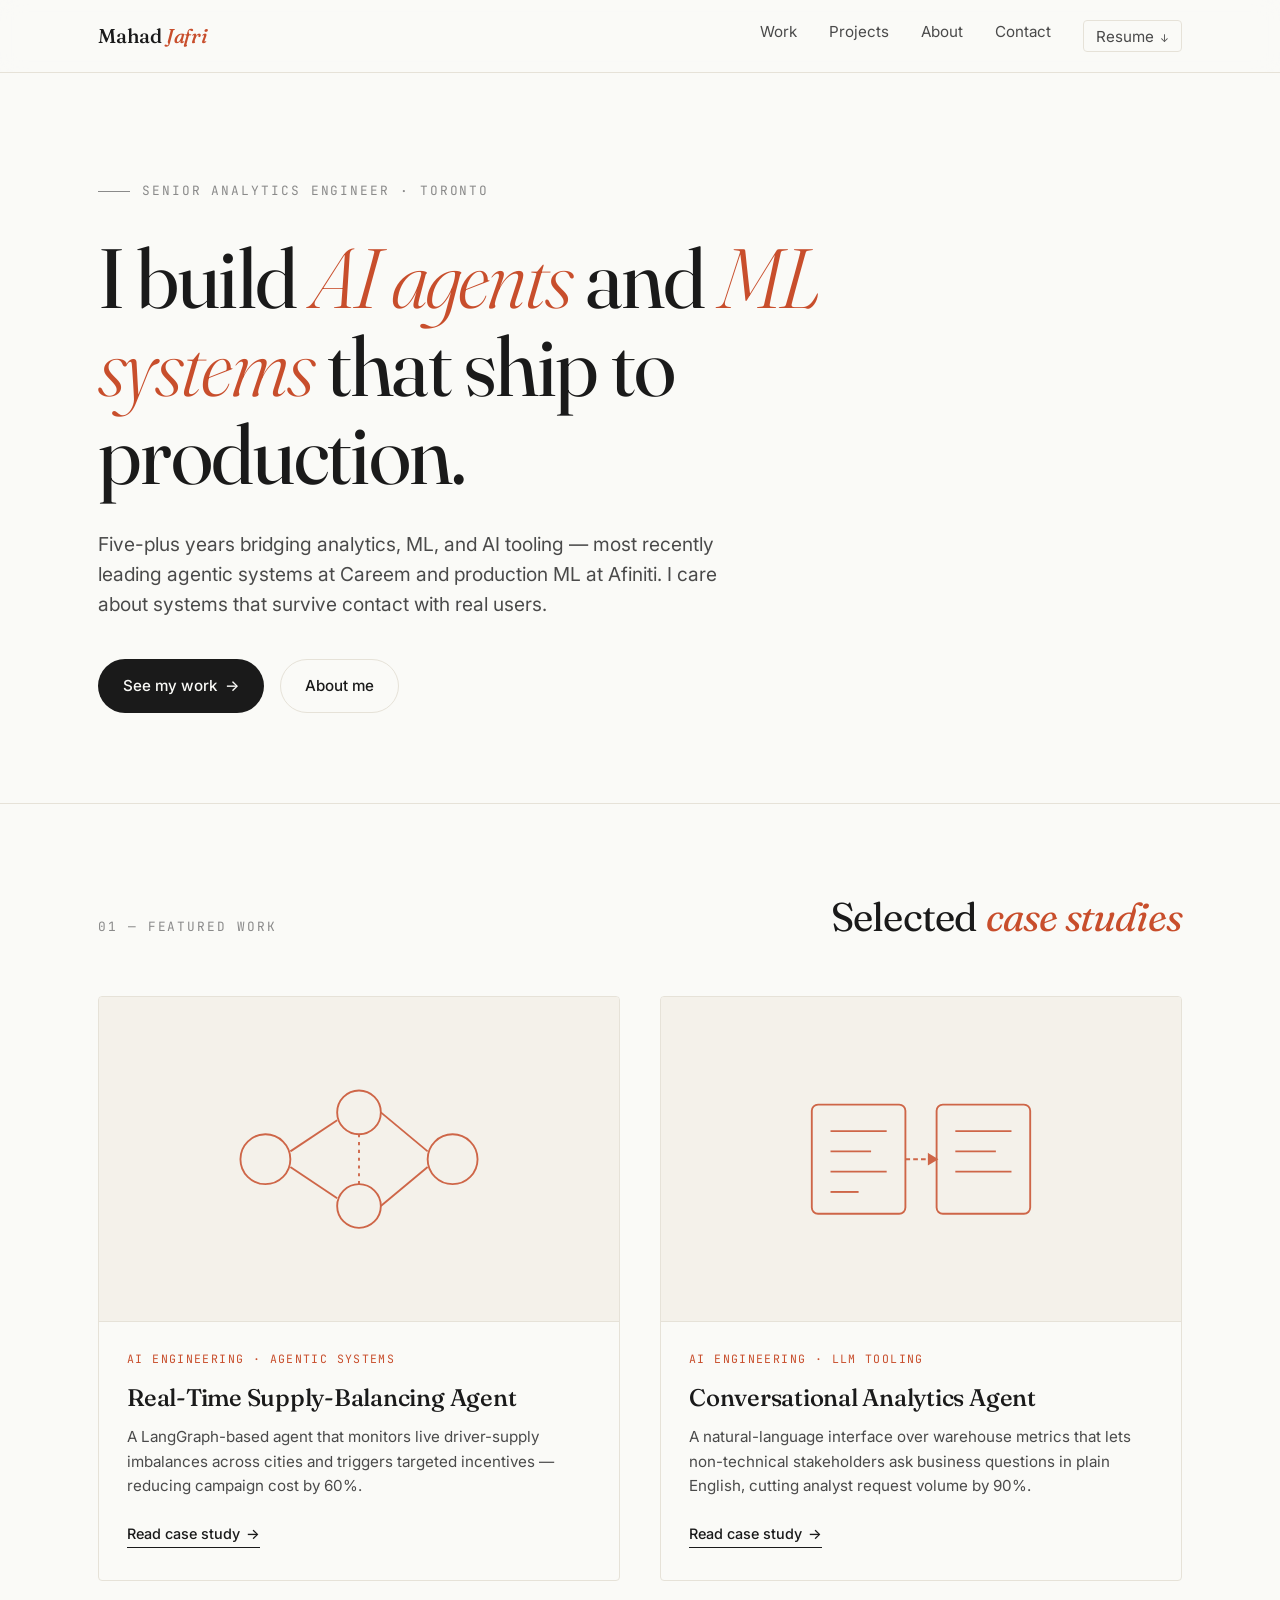
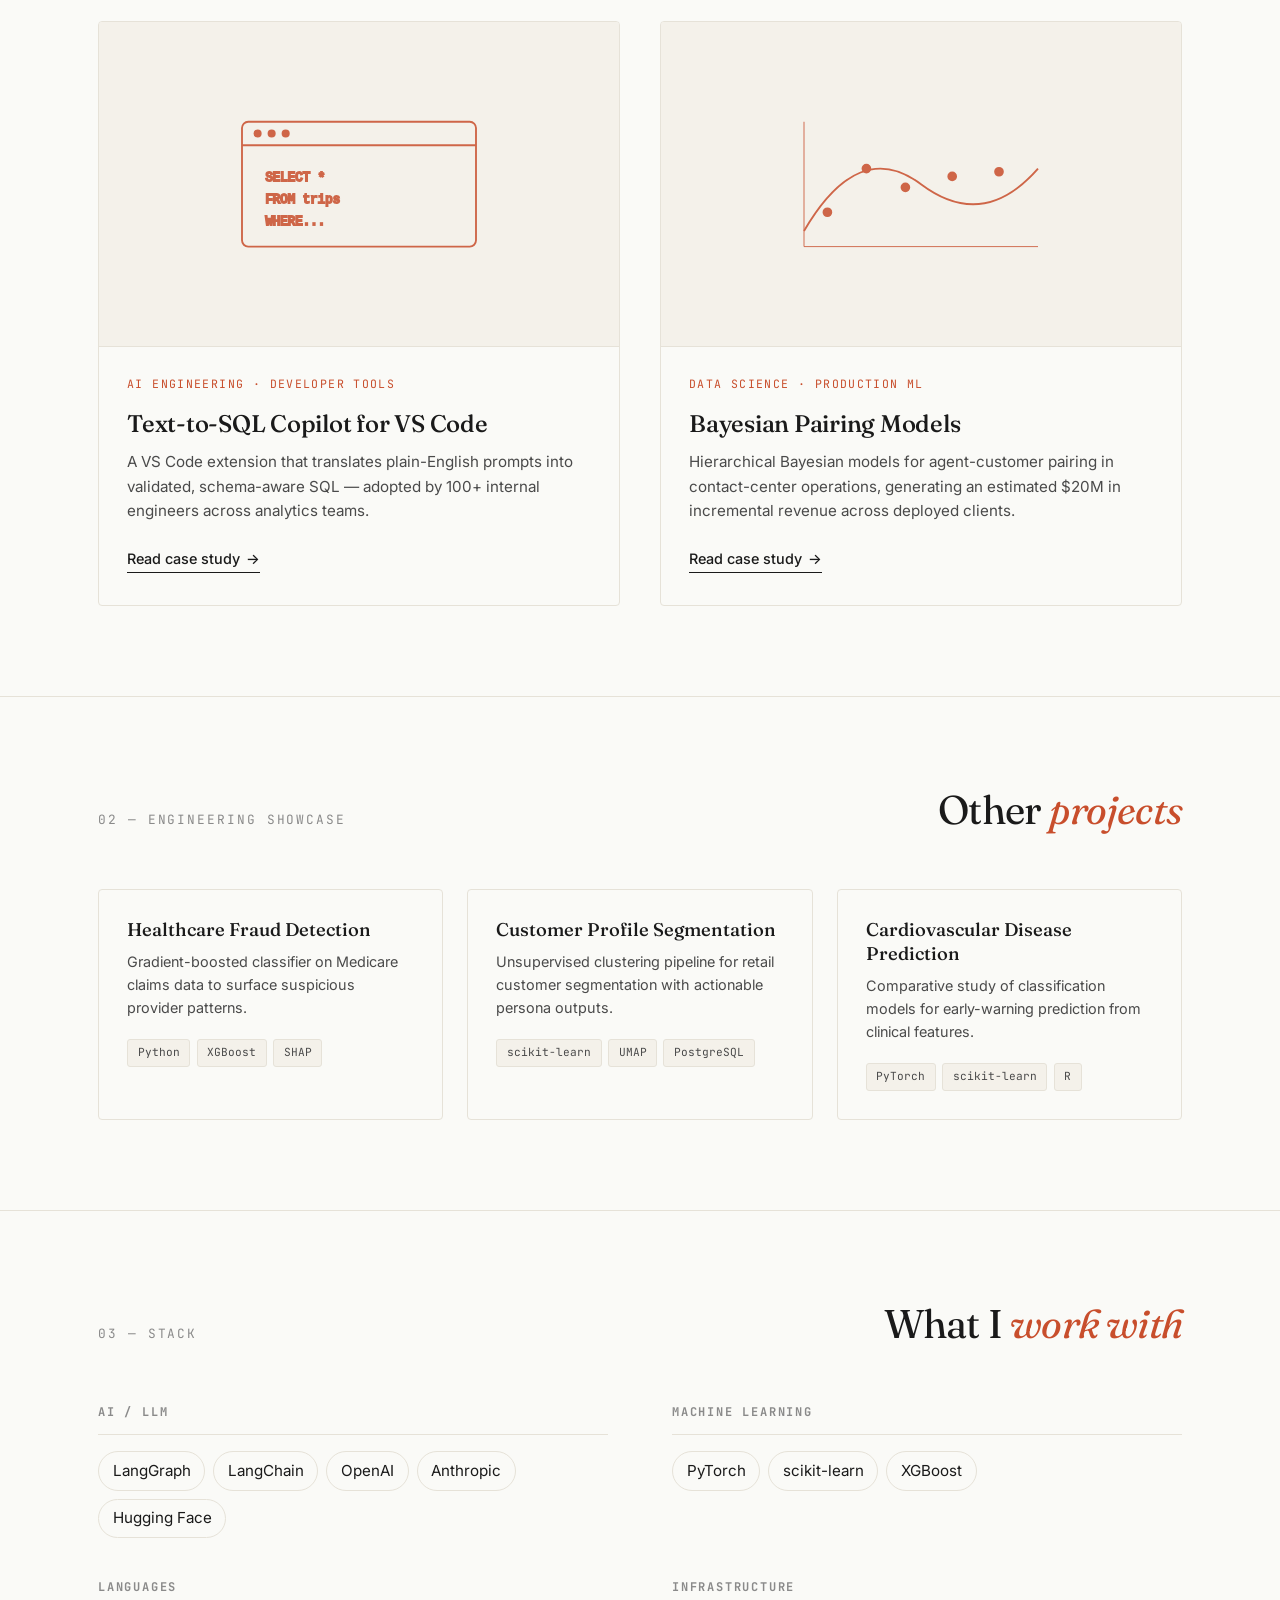
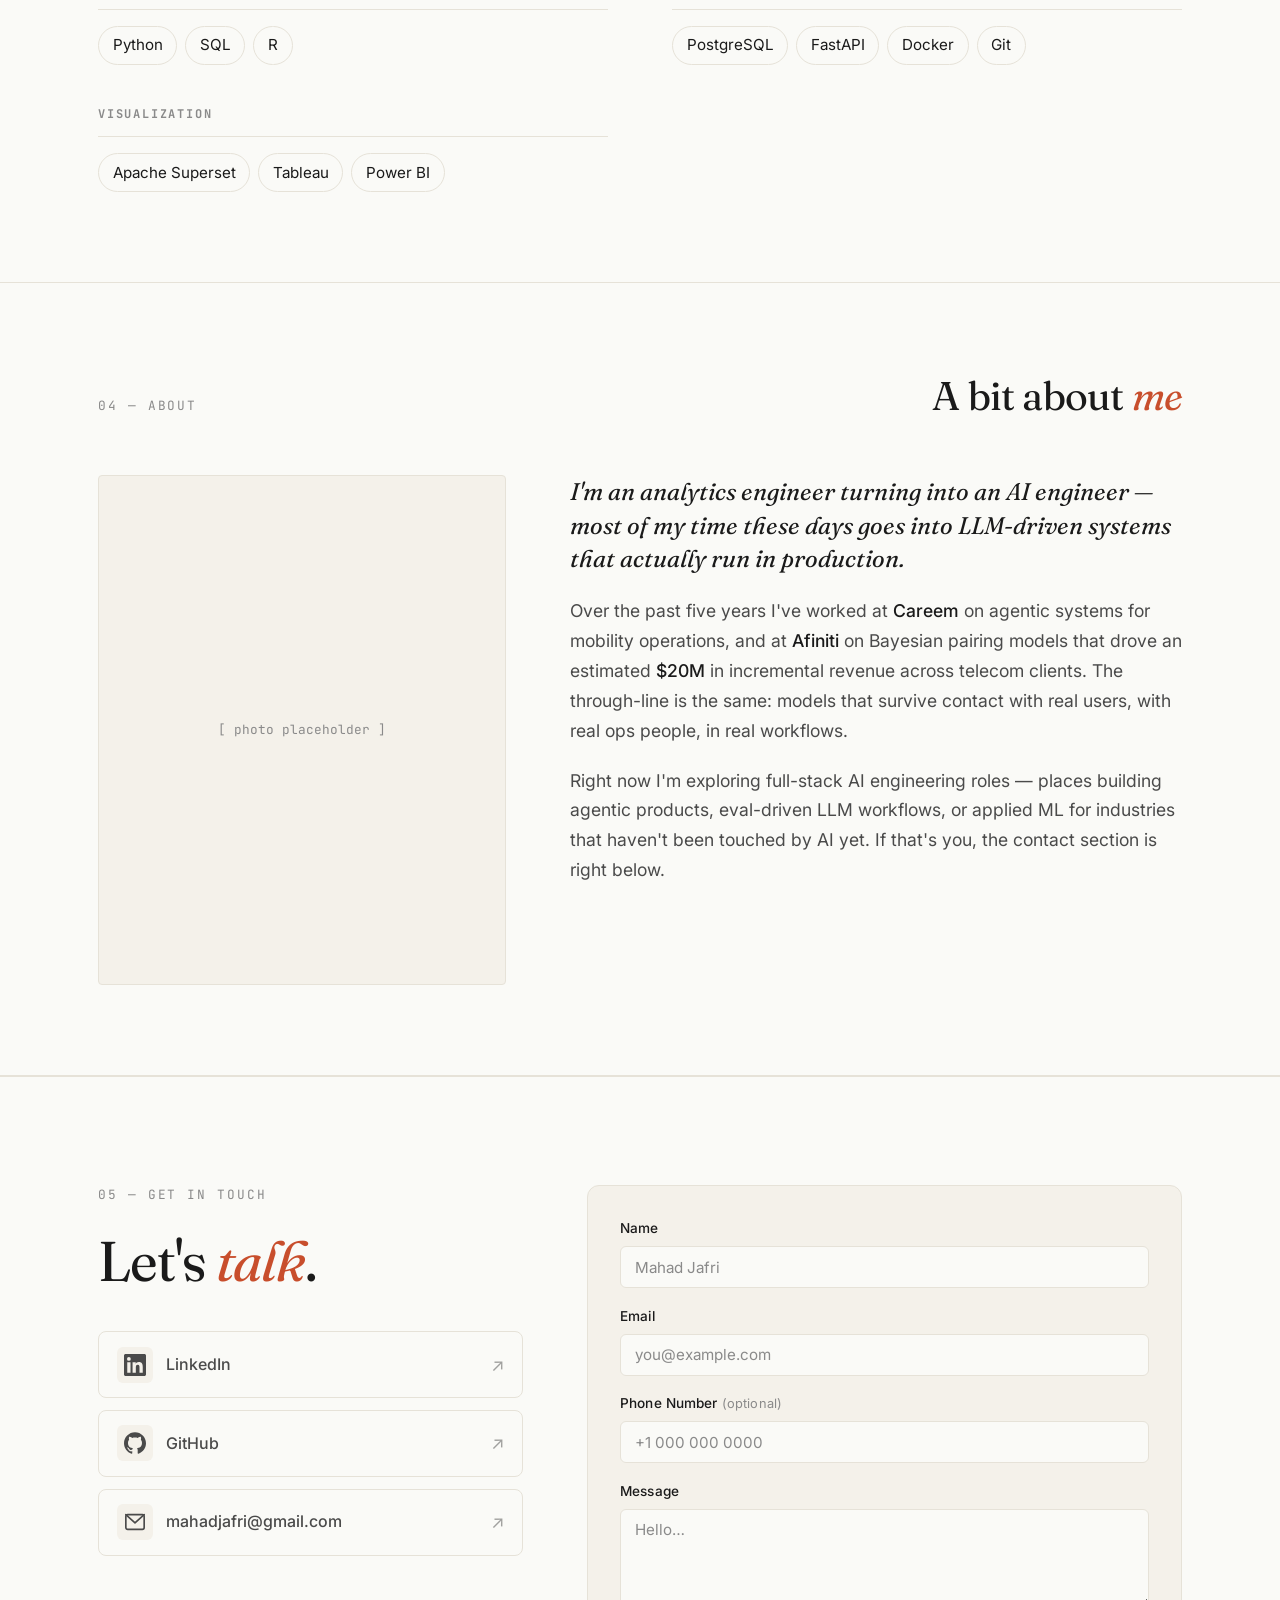
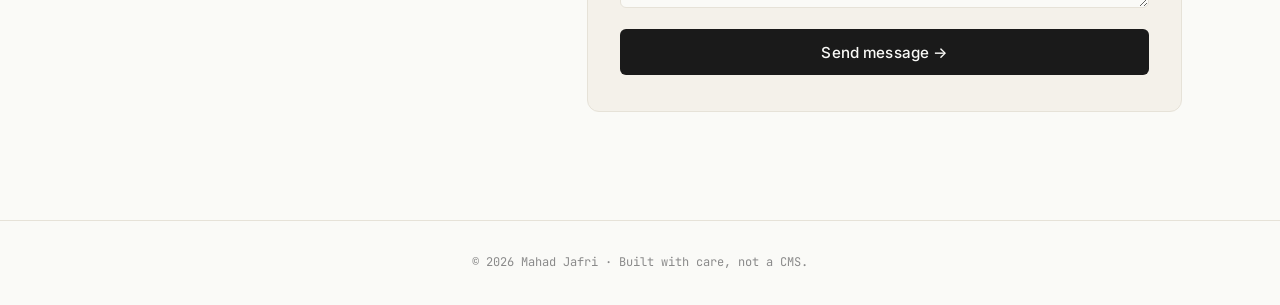
==== index.html @ 0e7202af "Wire up Web3Forms access key for contact form Co-Authored-By: Claude Sonnet 4.6 <noreply@anthropic.c" ====
<!DOCTYPE html>
<html lang="en">
<head>
  <meta charset="UTF-8" />
  <meta name="viewport" content="width=device-width, initial-scale=1.0" />
  <meta name="description" content="Mahad Jafri — Senior Analytics Engineer building production AI systems and ML models for telecom and mobility." />
  <title>Mahad Jafri — AI & ML Engineer</title>
  <link rel="preconnect" href="https://fonts.googleapis.com" />
  <link rel="preconnect" href="https://fonts.gstatic.com" crossorigin />
  <link href="https://fonts.googleapis.com/css2?family=Fraunces:ital,opsz,wght@0,9..144,300..600;1,9..144,300..600&family=Inter:wght@400;500;600&family=JetBrains+Mono:wght@400;500&display=swap" rel="stylesheet" />
  <link rel="stylesheet" href="styles.css" />
</head>
<body>

  <!-- ===== Navigation ===== -->
  <nav class="nav">
    <div class="nav-inner">
      <a href="#" class="nav-brand">Mahad <em>Jafri</em></a>
      <ul class="nav-links">
        <li><a href="#work">Work</a></li>
        <li><a href="#showcase">Projects</a></li>
        <li><a href="#about">About</a></li>
        <li><a href="#contact">Contact</a></li>
        <li class="resume-dropdown">
          <button class="resume-btn" aria-haspopup="true" aria-expanded="false">Resume <span class="resume-chevron">↓</span></button>
          <ul class="resume-menu" role="menu">
            <li role="menuitem"><a href="assets/resources/resume_ai_engineer.pdf" target="_blank" rel="noopener">AI Engineer ↗</a></li>
            <li role="menuitem"><a href="assets/resources/resume_analytics_engineer.pdf" target="_blank" rel="noopener">Analytics Engineer ↗</a></li>
            <li role="menuitem"><a href="assets/resources/resume_data_scientist.pdf" target="_blank" rel="noopener">Data Scientist ↗</a></li>
            <li role="menuitem"><a href="assets/resources/resume_data_analyst.pdf" target="_blank" rel="noopener">Data Analyst ↗</a></li>
          </ul>
        </li>
      </ul>
    </div>
  </nav>

  <!-- ===== Hero ===== -->
  <header class="hero">
    <div class="container">
      <div class="hero-eyebrow">Senior Analytics Engineer · Toronto</div>
      <h1 class="hero-title">
        I build <em>AI agents</em> and <em>ML systems</em> that ship to production.
      </h1>
      <p class="hero-subtitle">
        Five-plus years bridging analytics, ML, and AI tooling — most recently leading agentic systems at Careem and production ML at Afiniti. I care about systems that survive contact with real users.
      </p>
      <div class="hero-cta">
        <a href="#work" class="btn btn-primary">See my work <span class="arrow">→</span></a>
        <a href="#about" class="btn btn-secondary">About me</a>
      </div>
    </div>
  </header>

  <!-- ===== Featured Work ===== -->
  <section class="section" id="work">
    <div class="container">
      <div class="section-header">
        <span class="section-label">01 — Featured Work</span>
        <h2 class="section-title">Selected <em>case studies</em></h2>
      </div>

      <div class="case-grid">

        <!-- Case 1 -->
        <article class="case-card">
          <div class="case-card-visual">
            <svg viewBox="0 0 200 120" xmlns="http://www.w3.org/2000/svg" fill="none" stroke="#c84e2c" stroke-width="1.2">
              <circle cx="40" cy="60" r="16" />
              <circle cx="100" cy="30" r="14" />
              <circle cx="100" cy="90" r="14" />
              <circle cx="160" cy="60" r="16" />
              <line x1="56" y1="55" x2="86" y2="35" />
              <line x1="56" y1="65" x2="86" y2="85" />
              <line x1="114" y1="30" x2="144" y2="55" />
              <line x1="114" y1="90" x2="144" y2="65" />
              <line x1="100" y1="44" x2="100" y2="76" stroke-dasharray="2 3" />
            </svg>
          </div>
          <div class="case-card-body">
            <div class="case-tag">AI Engineering · Agentic Systems</div>
            <h3 class="case-title">Real-Time Supply-Balancing Agent</h3>
            <p class="case-description">
              A LangGraph-based agent that monitors live driver-supply imbalances across cities and triggers targeted incentives — reducing campaign cost by 60%.
            </p>
            <a href="case-studies/supply-balancing-agent.html" class="case-link">
              Read case study <span class="arrow">→</span>
            </a>
          </div>
        </article>

        <!-- Case 2 -->
        <article class="case-card">
          <div class="case-card-visual">
            <svg viewBox="0 0 200 120" xmlns="http://www.w3.org/2000/svg" fill="none" stroke="#c84e2c" stroke-width="1.2">
              <rect x="30" y="25" width="60" height="70" rx="4" />
              <rect x="110" y="25" width="60" height="70" rx="4" />
              <line x1="42" y1="42" x2="78" y2="42" />
              <line x1="42" y1="55" x2="68" y2="55" />
              <line x1="42" y1="68" x2="78" y2="68" />
              <line x1="42" y1="81" x2="60" y2="81" />
              <line x1="122" y1="42" x2="158" y2="42" />
              <line x1="122" y1="55" x2="148" y2="55" />
              <line x1="122" y1="68" x2="158" y2="68" />
              <line x1="90" y1="60" x2="110" y2="60" stroke-dasharray="3 2" />
              <polygon points="105,57 110,60 105,63" fill="#c84e2c" />
            </svg>
          </div>
          <div class="case-card-body">
            <div class="case-tag">AI Engineering · LLM Tooling</div>
            <h3 class="case-title">Conversational Analytics Agent</h3>
            <p class="case-description">
              A natural-language interface over warehouse metrics that lets non-technical stakeholders ask business questions in plain English, cutting analyst request volume by 90%.
            </p>
            <a href="case-studies/conversational-analytics.html" class="case-link">
              Read case study <span class="arrow">→</span>
            </a>
          </div>
        </article>

        <!-- Case 3 -->
        <article class="case-card">
          <div class="case-card-visual">
            <svg viewBox="0 0 200 120" xmlns="http://www.w3.org/2000/svg" fill="none" stroke="#c84e2c" stroke-width="1.2">
              <rect x="25" y="20" width="150" height="80" rx="4" />
              <line x1="25" y1="35" x2="175" y2="35" />
              <circle cx="35" cy="27.5" r="2" fill="#c84e2c" />
              <circle cx="44" cy="27.5" r="2" fill="#c84e2c" />
              <circle cx="53" cy="27.5" r="2" fill="#c84e2c" />
              <text x="40" y="58" font-family="monospace" font-size="8" fill="#c84e2c">SELECT *</text>
              <text x="40" y="72" font-family="monospace" font-size="8" fill="#c84e2c">FROM trips</text>
              <text x="40" y="86" font-family="monospace" font-size="8" fill="#c84e2c">WHERE...</text>
            </svg>
          </div>
          <div class="case-card-body">
            <div class="case-tag">AI Engineering · Developer Tools</div>
            <h3 class="case-title">Text-to-SQL Copilot for VS Code</h3>
            <p class="case-description">
              A VS Code extension that translates plain-English prompts into validated, schema-aware SQL — adopted by 100+ internal engineers across analytics teams.
            </p>
            <a href="case-studies/text-to-sql-copilot.html" class="case-link">
              Read case study <span class="arrow">→</span>
            </a>
          </div>
        </article>

        <!-- Case 4 -->
        <article class="case-card">
          <div class="case-card-visual">
            <svg viewBox="0 0 200 120" xmlns="http://www.w3.org/2000/svg" fill="none" stroke="#c84e2c" stroke-width="1.2">
              <path d="M 25 90 Q 60 30, 100 60 T 175 50" />
              <circle cx="40" cy="78" r="2.5" fill="#c84e2c" />
              <circle cx="65" cy="50" r="2.5" fill="#c84e2c" />
              <circle cx="90" cy="62" r="2.5" fill="#c84e2c" />
              <circle cx="120" cy="55" r="2.5" fill="#c84e2c" />
              <circle cx="150" cy="52" r="2.5" fill="#c84e2c" />
              <line x1="25" y1="100" x2="175" y2="100" stroke-width="0.6" />
              <line x1="25" y1="20" x2="25" y2="100" stroke-width="0.6" />
            </svg>
          </div>
          <div class="case-card-body">
            <div class="case-tag">Data Science · Production ML</div>
            <h3 class="case-title">Bayesian Pairing Models</h3>
            <p class="case-description">
              Hierarchical Bayesian models for agent-customer pairing in contact-center operations, generating an estimated $20M in incremental revenue across deployed clients.
            </p>
            <a href="case-studies/bayesian-pairing.html" class="case-link">
              Read case study <span class="arrow">→</span>
            </a>
          </div>
        </article>

      </div>
    </div>
  </section>

  <!-- ===== Engineering Showcase ===== -->
  <section class="section" id="showcase">
    <div class="container">
      <div class="section-header">
        <span class="section-label">02 — Engineering Showcase</span>
        <h2 class="section-title">Other <em>projects</em></h2>
      </div>

      <div class="showcase-grid">
        <article class="showcase-card">
          <h3 class="showcase-title">Healthcare Fraud Detection</h3>
          <p class="showcase-description">Gradient-boosted classifier on Medicare claims data to surface suspicious provider patterns.</p>
          <div class="chip-row">
            <span class="chip">Python</span>
            <span class="chip">XGBoost</span>
            <span class="chip">SHAP</span>
          </div>
        </article>

        <article class="showcase-card">
          <h3 class="showcase-title">Customer Profile Segmentation</h3>
          <p class="showcase-description">Unsupervised clustering pipeline for retail customer segmentation with actionable persona outputs.</p>
          <div class="chip-row">
            <span class="chip">scikit-learn</span>
            <span class="chip">UMAP</span>
            <span class="chip">PostgreSQL</span>
          </div>
        </article>

        <article class="showcase-card">
          <h3 class="showcase-title">Cardiovascular Disease Prediction</h3>
          <p class="showcase-description">Comparative study of classification models for early-warning prediction from clinical features.</p>
          <div class="chip-row">
            <span class="chip">PyTorch</span>
            <span class="chip">scikit-learn</span>
            <span class="chip">R</span>
          </div>
        </article>
      </div>
    </div>
  </section>

  <!-- ===== Tools ===== -->
  <section class="section" id="tools">
    <div class="container">
      <div class="section-header">
        <span class="section-label">03 — Stack</span>
        <h2 class="section-title">What I <em>work with</em></h2>
      </div>

      <div class="tools-groups">
        <div class="tools-group">
          <h3>AI / LLM</h3>
          <ul class="tools-list">
            <li>LangGraph</li>
            <li>LangChain</li>
            <li>OpenAI</li>
            <li>Anthropic</li>
            <li>Hugging Face</li>
          </ul>
        </div>
        <div class="tools-group">
          <h3>Machine Learning</h3>
          <ul class="tools-list">
            <li>PyTorch</li>
            <li>scikit-learn</li>
            <li>XGBoost</li>
          </ul>
        </div>
        <div class="tools-group">
          <h3>Languages</h3>
          <ul class="tools-list">
            <li>Python</li>
            <li>SQL</li>
            <li>R</li>
          </ul>
        </div>
        <div class="tools-group">
          <h3>Infrastructure</h3>
          <ul class="tools-list">
            <li>PostgreSQL</li>
            <li>FastAPI</li>
            <li>Docker</li>
            <li>Git</li>
          </ul>
        </div>
        <div class="tools-group">
          <h3>Visualization</h3>
          <ul class="tools-list">
            <li>Apache Superset</li>
            <li>Tableau</li>
            <li>Power BI</li>
          </ul>
        </div>
      </div>
    </div>
  </section>

  <!-- ===== About ===== -->
  <section class="section" id="about">
    <div class="container">
      <div class="section-header">
        <span class="section-label">04 — About</span>
        <h2 class="section-title">A bit about <em>me</em></h2>
      </div>

      <div class="about-grid">
        <div class="about-portrait">
          [ photo placeholder ]
        </div>
        <div class="about-text">
          <p>
            I'm an analytics engineer turning into an AI engineer — most of my time these days goes into LLM-driven systems that actually run in production.
          </p>
          <p>
            Over the past five years I've worked at <strong>Careem</strong> on agentic systems for mobility operations, and at <strong>Afiniti</strong> on Bayesian pairing models that drove an estimated <strong>$20M</strong> in incremental revenue across telecom clients. The through-line is the same: models that survive contact with real users, with real ops people, in real workflows.
          </p>
          <p>
            Right now I'm exploring full-stack AI engineering roles — places building agentic products, eval-driven LLM workflows, or applied ML for industries that haven't been touched by AI yet. If that's you, the contact section is right below.
          </p>
        </div>
      </div>
    </div>
  </section>

  <!-- ===== Contact ===== -->
  <section class="contact" id="contact">
    <div class="container">
      <div class="contact-grid">

        <!-- Left: heading + social cards -->
        <div class="contact-left">
          <span class="section-label" style="display:block; margin-bottom: 1.5rem;">05 — Get in touch</span>
          <h2 class="contact-title">Let's <em>talk</em>.</h2>
          <div class="social-cards">
            <a href="https://linkedin.com/in/mahadjafri" target="_blank" rel="noopener" class="social-card">
              <span class="social-card-icon">
                <svg width="22" height="22" viewBox="0 0 24 24" fill="currentColor" aria-hidden="true">
                  <path d="M20.447 20.452h-3.554v-5.569c0-1.328-.027-3.037-1.852-3.037-1.853 0-2.136 1.445-2.136 2.939v5.667H9.351V9h3.414v1.561h.046c.477-.9 1.637-1.85 3.37-1.85 3.601 0 4.267 2.37 4.267 5.455v6.286zM5.337 7.433a2.062 2.062 0 0 1-2.063-2.065 2.064 2.064 0 1 1 2.063 2.065zm1.782 13.019H3.555V9h3.564v11.452zM22.225 0H1.771C.792 0 0 .774 0 1.729v20.542C0 23.227.792 24 1.771 24h20.451C23.2 24 24 23.227 24 22.271V1.729C24 .774 23.2 0 22.222 0h.003z"/>
                </svg>
              </span>
              <span class="social-card-label">LinkedIn</span>
              <span class="social-card-arrow">↗</span>
            </a>
            <a href="https://github.com/mahadjafri" target="_blank" rel="noopener" class="social-card">
              <span class="social-card-icon">
                <svg width="22" height="22" viewBox="0 0 24 24" fill="currentColor" aria-hidden="true">
                  <path d="M12 .297c-6.63 0-12 5.373-12 12 0 5.303 3.438 9.8 8.205 11.385.6.113.82-.258.82-.577 0-.285-.01-1.04-.015-2.04-3.338.724-4.042-1.61-4.042-1.61C4.422 18.07 3.633 17.7 3.633 17.7c-1.087-.744.084-.729.084-.729 1.205.084 1.838 1.236 1.838 1.236 1.07 1.835 2.809 1.305 3.495.998.108-.776.417-1.305.76-1.605-2.665-.3-5.466-1.332-5.466-5.93 0-1.31.465-2.38 1.235-3.22-.135-.303-.54-1.523.105-3.176 0 0 1.005-.322 3.3 1.23.96-.267 1.98-.399 3-.405 1.02.006 2.04.138 3 .405 2.28-1.552 3.285-1.23 3.285-1.23.645 1.653.24 2.873.12 3.176.765.84 1.23 1.91 1.23 3.22 0 4.61-2.805 5.625-5.475 5.92.42.36.81 1.096.81 2.22 0 1.606-.015 2.896-.015 3.286 0 .315.21.69.825.57C20.565 22.092 24 17.592 24 12.297c0-6.627-5.373-12-12-12"/>
                </svg>
              </span>
              <span class="social-card-label">GitHub</span>
              <span class="social-card-arrow">↗</span>
            </a>
            <a href="mailto:mahadjafri@gmail.com" class="social-card">
              <span class="social-card-icon">
                <svg width="22" height="22" viewBox="0 0 24 24" fill="none" stroke="currentColor" stroke-width="1.8" stroke-linecap="round" stroke-linejoin="round" aria-hidden="true">
                  <rect x="2" y="4" width="20" height="16" rx="2"/>
                  <polyline points="2,4 12,13 22,4"/>
                </svg>
              </span>
              <span class="social-card-label">mahadjafri@gmail.com</span>
              <span class="social-card-arrow">↗</span>
            </a>
          </div>
        </div>

        <!-- Right: contact form -->
        <div class="contact-right">
          <form class="contact-form" action="https://api.web3forms.com/submit" method="POST">
            <input type="hidden" name="access_key" value="e3e741d3-706e-4cab-bbda-bc7e71c98e1e" />
            <input type="hidden" name="subject" value="Portfolio contact — mahadjafri.github.io" />
            <input type="hidden" name="redirect" value="https://mahadjafri.github.io/#contact" />
            <div class="form-field">
              <label for="name">Name</label>
              <input id="name" type="text" name="name" placeholder="Mahad Jafri" required autocomplete="name" />
            </div>
            <div class="form-field">
              <label for="email">Email</label>
              <input id="email" type="email" name="email" placeholder="you@example.com" required autocomplete="email" />
            </div>
            <div class="form-field">
              <label for="phone">Phone Number <span class="form-optional">(optional)</span></label>
              <input id="phone" type="tel" name="phone" placeholder="+1 000 000 0000" autocomplete="tel" />
            </div>
            <div class="form-field">
              <label for="message">Message</label>
              <textarea id="message" name="message" rows="4" placeholder="Hello…" required></textarea>
            </div>
            <button type="submit" class="form-submit">Send message <span class="arrow">→</span></button>
          </form>
        </div>

      </div>
    </div>
  </section>

  <footer>
    © 2026 Mahad Jafri · Built with care, not a CMS.
  </footer>

  <script>
    const btn = document.querySelector('.resume-btn');
    const menu = document.querySelector('.resume-menu');
    btn.addEventListener('click', (e) => {
      const open = btn.getAttribute('aria-expanded') === 'true';
      btn.setAttribute('aria-expanded', String(!open));
      menu.classList.toggle('open', !open);
      e.stopPropagation();
    });
    document.addEventListener('click', () => {
      btn.setAttribute('aria-expanded', 'false');
      menu.classList.remove('open');
    });
  </script>
</body>
</html>
---- styles.css ----
:root {
  --ink: #1a1a1a;
  --ink-soft: #4a4a4a;
  --ink-faint: #8a8a8a;
  --paper: #fafaf7;
  --paper-warm: #f4f1ea;
  --rule: #e6e2d8;
  --accent: #c84e2c;
  --accent-soft: #f0e4dc;

  --font-display: 'Fraunces', Georgia, 'Times New Roman', serif;
  --font-body: 'Inter', -apple-system, BlinkMacSystemFont, 'Segoe UI', sans-serif;
  --font-mono: 'JetBrains Mono', 'SF Mono', Menlo, monospace;

  --container: 1180px;
  --gutter: clamp(1.25rem, 4vw, 3rem);
}

/* Reset */
*, *::before, *::after { box-sizing: border-box; margin: 0; padding: 0; }
html { scroll-behavior: smooth; }
body {
  font-family: var(--font-body);
  background: var(--paper);
  color: var(--ink);
  line-height: 1.6;
  font-size: 17px;
  -webkit-font-smoothing: antialiased;
  -moz-osx-font-smoothing: grayscale;
}
img { max-width: 100%; display: block; }
a { color: inherit; text-decoration: none; }
button { font-family: inherit; cursor: pointer; border: none; background: none; }

/* Container */
.container {
  max-width: var(--container);
  margin: 0 auto;
  padding: 0 var(--gutter);
}

/* ============================================
   Navigation
   ============================================ */
.nav {
  position: sticky;
  top: 0;
  z-index: 100;
  background: rgba(250, 250, 247, 0.85);
  backdrop-filter: blur(12px);
  -webkit-backdrop-filter: blur(12px);
  border-bottom: 1px solid var(--rule);
}
.nav-inner {
  display: flex;
  justify-content: space-between;
  align-items: center;
  padding: 1.25rem var(--gutter);
  max-width: var(--container);
  margin: 0 auto;
}
.nav-brand {
  font-family: var(--font-display);
  font-weight: 500;
  font-size: 1.25rem;
  letter-spacing: -0.01em;
}
.nav-brand em { font-style: italic; color: var(--accent); }
.nav-links {
  display: flex;
  gap: 2rem;
  list-style: none;
  font-size: 0.95rem;
}
.nav-links a {
  color: var(--ink-soft);
  transition: color 0.2s ease;
}
.nav-links a:hover { color: var(--accent); }

/* Resume dropdown */
.resume-dropdown { position: relative; }
.resume-btn {
  font-family: var(--font-body);
  font-size: 0.95rem;
  color: var(--ink-soft);
  padding: 0.35rem 0.75rem;
  border: 1px solid var(--rule);
  border-radius: 4px;
  background: transparent;
  transition: color 0.2s, border-color 0.2s, background 0.2s;
  white-space: nowrap;
}
.resume-btn:hover { color: var(--accent); border-color: var(--accent); }
.resume-chevron { display: inline-block; font-style: normal; font-size: 0.7em; margin-left: 2px; }
.resume-menu {
  display: none;
  position: absolute;
  top: calc(100% + 8px);
  right: 0;
  min-width: 190px;
  list-style: none;
  background: var(--paper);
  border: 1px solid var(--rule);
  border-radius: 6px;
  box-shadow: 0 8px 24px rgba(0,0,0,0.09);
  z-index: 200;
  overflow: hidden;
}
.resume-menu.open { display: block; }
.resume-menu li a {
  display: block;
  padding: 0.65rem 1rem;
  font-size: 0.9rem;
  color: var(--ink-soft);
  transition: background 0.15s, color 0.15s;
}
.resume-menu li a:hover { background: var(--accent-soft); color: var(--accent); }
.resume-menu li + li { border-top: 1px solid var(--rule); }

@media (max-width: 640px) {
  .nav-links { gap: 1.25rem; font-size: 0.85rem; }
  .nav-links li:not(:last-child):not(:nth-last-child(2)) { display: none; }
  .resume-menu { right: 0; left: auto; }
}

/* ============================================
   Hero
   ============================================ */
.hero {
  padding: clamp(4rem, 12vh, 8rem) 0 clamp(4rem, 10vh, 7rem);
  border-bottom: 1px solid var(--rule);
}
.hero-eyebrow {
  font-family: var(--font-mono);
  font-size: 0.8rem;
  text-transform: uppercase;
  letter-spacing: 0.15em;
  color: var(--ink-faint);
  margin-bottom: 2rem;
  display: flex;
  align-items: center;
  gap: 0.75rem;
}
.hero-eyebrow::before {
  content: '';
  width: 2rem;
  height: 1px;
  background: var(--ink-faint);
}
.hero-title {
  font-family: var(--font-display);
  font-size: clamp(2.5rem, 7vw, 5.25rem);
  font-weight: 400;
  line-height: 1.05;
  letter-spacing: -0.02em;
  margin-bottom: 2rem;
  max-width: 18ch;
}
.hero-title em {
  font-style: italic;
  color: var(--accent);
  font-weight: 300;
}
.hero-subtitle {
  font-size: 1.2rem;
  color: var(--ink-soft);
  max-width: 52ch;
  margin-bottom: 2.5rem;
  line-height: 1.55;
}
.hero-cta {
  display: flex;
  gap: 1rem;
  flex-wrap: wrap;
}
.btn {
  display: inline-flex;
  align-items: center;
  gap: 0.5rem;
  padding: 0.85rem 1.5rem;
  font-size: 0.95rem;
  font-weight: 500;
  border-radius: 2rem;
  transition: all 0.2s ease;
  border: 1px solid transparent;
}
.btn-primary {
  background: var(--ink);
  color: var(--paper);
}
.btn-primary:hover {
  background: var(--accent);
  transform: translateY(-1px);
}
.btn-secondary {
  border-color: var(--rule);
  color: var(--ink);
}
.btn-secondary:hover {
  border-color: var(--ink);
  background: var(--paper-warm);
}
.btn .arrow {
  transition: transform 0.2s ease;
}
.btn:hover .arrow { transform: translateX(3px); }

/* ============================================
   Section base
   ============================================ */
.section {
  padding: clamp(4rem, 10vh, 7rem) 0;
  border-bottom: 1px solid var(--rule);
}
.section-header {
  display: flex;
  justify-content: space-between;
  align-items: baseline;
  margin-bottom: 3.5rem;
  flex-wrap: wrap;
  gap: 1rem;
}
.section-label {
  font-family: var(--font-mono);
  font-size: 0.8rem;
  text-transform: uppercase;
  letter-spacing: 0.15em;
  color: var(--ink-faint);
}
.section-title {
  font-family: var(--font-display);
  font-size: clamp(1.75rem, 3.5vw, 2.5rem);
  font-weight: 400;
  letter-spacing: -0.02em;
  line-height: 1.15;
}
.section-title em { font-style: italic; color: var(--accent); }

/* ============================================
   Featured case studies
   ============================================ */
.case-grid {
  display: grid;
  grid-template-columns: repeat(2, 1fr);
  gap: 2.5rem;
}
@media (max-width: 760px) {
  .case-grid { grid-template-columns: 1fr; gap: 2rem; }
}
.case-card {
  background: var(--paper);
  border: 1px solid var(--rule);
  border-radius: 4px;
  overflow: hidden;
  transition: all 0.3s ease;
  display: flex;
  flex-direction: column;
}
.case-card:hover {
  border-color: var(--ink);
  transform: translateY(-2px);
  box-shadow: 0 12px 32px -16px rgba(0, 0, 0, 0.12);
}
.case-card-visual {
  aspect-ratio: 16 / 10;
  background: var(--paper-warm);
  display: flex;
  align-items: center;
  justify-content: center;
  position: relative;
  overflow: hidden;
  border-bottom: 1px solid var(--rule);
}
.case-card-visual svg {
  width: 60%;
  height: 60%;
  opacity: 0.85;
}
.case-card-body {
  padding: 1.75rem 1.75rem 2rem;
  flex: 1;
  display: flex;
  flex-direction: column;
}
.case-tag {
  font-family: var(--font-mono);
  font-size: 0.72rem;
  text-transform: uppercase;
  letter-spacing: 0.12em;
  color: var(--accent);
  margin-bottom: 1rem;
}
.case-title {
  font-family: var(--font-display);
  font-size: 1.5rem;
  font-weight: 500;
  line-height: 1.2;
  letter-spacing: -0.01em;
  margin-bottom: 0.75rem;
}
.case-description {
  color: var(--ink-soft);
  font-size: 0.95rem;
  margin-bottom: 1.5rem;
  flex: 1;
}
.case-link {
  font-size: 0.9rem;
  font-weight: 500;
  color: var(--ink);
  display: inline-flex;
  align-items: center;
  gap: 0.4rem;
  align-self: flex-start;
  border-bottom: 1px solid var(--ink);
  padding-bottom: 2px;
  transition: all 0.2s ease;
}
.case-link:hover { color: var(--accent); border-color: var(--accent); }
.case-link .arrow { transition: transform 0.2s ease; }
.case-link:hover .arrow { transform: translateX(3px); }

/* ============================================
   Engineering showcase (smaller projects)
   ============================================ */
.showcase-grid {
  display: grid;
  grid-template-columns: repeat(3, 1fr);
  gap: 1.5rem;
}
@media (max-width: 880px) {
  .showcase-grid { grid-template-columns: repeat(2, 1fr); }
}
@media (max-width: 560px) {
  .showcase-grid { grid-template-columns: 1fr; }
}
.showcase-card {
  padding: 1.75rem;
  border: 1px solid var(--rule);
  border-radius: 4px;
  background: var(--paper);
  transition: all 0.2s ease;
}
.showcase-card:hover {
  border-color: var(--ink);
  background: var(--paper-warm);
}
.showcase-title {
  font-family: var(--font-display);
  font-size: 1.15rem;
  font-weight: 500;
  margin-bottom: 0.5rem;
  line-height: 1.3;
}
.showcase-description {
  font-size: 0.9rem;
  color: var(--ink-soft);
  margin-bottom: 1.25rem;
}
.chip-row {
  display: flex;
  flex-wrap: wrap;
  gap: 0.4rem;
}
.chip {
  font-family: var(--font-mono);
  font-size: 0.7rem;
  padding: 0.25rem 0.6rem;
  background: var(--paper-warm);
  border: 1px solid var(--rule);
  border-radius: 3px;
  color: var(--ink-soft);
}

/* ============================================
   Tools section
   ============================================ */
.tools-groups {
  display: grid;
  grid-template-columns: repeat(2, 1fr);
  gap: 2.5rem 4rem;
}
@media (max-width: 720px) {
  .tools-groups { grid-template-columns: 1fr; gap: 2rem; }
}
.tools-group h3 {
  font-family: var(--font-mono);
  font-size: 0.75rem;
  text-transform: uppercase;
  letter-spacing: 0.15em;
  color: var(--ink-faint);
  margin-bottom: 1rem;
  padding-bottom: 0.75rem;
  border-bottom: 1px solid var(--rule);
}
.tools-list {
  display: flex;
  flex-wrap: wrap;
  gap: 0.5rem;
  list-style: none;
}
.tools-list li {
  font-size: 0.95rem;
  padding: 0.4rem 0.85rem;
  background: var(--paper);
  border: 1px solid var(--rule);
  border-radius: 2rem;
  color: var(--ink);
  transition: all 0.2s ease;
}
.tools-list li:hover {
  border-color: var(--accent);
  color: var(--accent);
}

/* ============================================
   About
   ============================================ */
.about-grid {
  display: grid;
  grid-template-columns: 1fr 1.5fr;
  gap: 4rem;
  align-items: start;
}
@media (max-width: 760px) {
  .about-grid { grid-template-columns: 1fr; gap: 2rem; }
}
.about-portrait {
  aspect-ratio: 4 / 5;
  background: var(--paper-warm);
  border: 1px solid var(--rule);
  border-radius: 4px;
  display: flex;
  align-items: center;
  justify-content: center;
  color: var(--ink-faint);
  font-family: var(--font-mono);
  font-size: 0.8rem;
}
.about-text p {
  font-size: 1.1rem;
  line-height: 1.7;
  color: var(--ink-soft);
  margin-bottom: 1.25rem;
}
.about-text p:first-child {
  font-family: var(--font-display);
  font-size: 1.5rem;
  font-style: italic;
  color: var(--ink);
  line-height: 1.4;
}
.about-text p strong { color: var(--ink); font-weight: 500; }

/* ============================================
   Contact / Footer
   ============================================ */
.contact {
  padding: clamp(5rem, 12vh, 8rem) 0;
  border-top: 1px solid var(--rule);
}
.contact-grid {
  display: grid;
  grid-template-columns: 1fr 1.4fr;
  gap: 4rem;
  align-items: start;
}
.contact-title {
  font-family: var(--font-display);
  font-size: clamp(2rem, 5vw, 3.5rem);
  font-weight: 400;
  letter-spacing: -0.02em;
  line-height: 1.1;
  margin-bottom: 2.5rem;
}
.contact-title em { font-style: italic; color: var(--accent); }

/* Social cards */
.social-cards { display: flex; flex-direction: column; gap: 0.75rem; }
.social-card {
  display: flex;
  align-items: center;
  gap: 0.85rem;
  padding: 0.9rem 1.1rem;
  border: 1px solid var(--rule);
  border-radius: 8px;
  background: var(--paper);
  transition: border-color 0.2s, box-shadow 0.2s, background 0.2s;
  color: var(--ink-soft);
}
.social-card:hover {
  border-color: var(--accent);
  background: var(--accent-soft);
  color: var(--accent);
  box-shadow: 0 2px 12px rgba(200, 78, 44, 0.08);
}
.social-card-icon {
  display: flex;
  align-items: center;
  justify-content: center;
  width: 36px;
  height: 36px;
  border-radius: 6px;
  background: var(--paper-warm);
  flex-shrink: 0;
  transition: background 0.2s;
}
.social-card:hover .social-card-icon { background: rgba(200,78,44,0.12); }
.social-card-label { flex: 1; font-size: 1rem; font-weight: 500; }
.social-card-arrow { font-size: 1.1rem; opacity: 0.5; }
.social-card:hover .social-card-arrow { opacity: 1; }

/* Contact form */
.contact-right {
  background: var(--paper-warm);
  border: 1px solid var(--rule);
  border-radius: 12px;
  padding: 2rem 2rem 2.25rem;
}
.contact-form { display: flex; flex-direction: column; gap: 1.1rem; }
.form-field { display: flex; flex-direction: column; gap: 0.4rem; }
.form-field label {
  font-size: 0.85rem;
  font-weight: 500;
  color: var(--ink);
  letter-spacing: 0.01em;
}
.form-optional { font-weight: 400; color: var(--ink-faint); font-size: 0.8rem; }
.form-field input,
.form-field textarea {
  font-family: var(--font-body);
  font-size: 0.95rem;
  color: var(--ink);
  background: var(--paper);
  border: 1px solid var(--rule);
  border-radius: 6px;
  padding: 0.65rem 0.85rem;
  transition: border-color 0.2s, box-shadow 0.2s;
  outline: none;
  resize: vertical;
}
.form-field input::placeholder,
.form-field textarea::placeholder { color: var(--ink-faint); }
.form-field input:focus,
.form-field textarea:focus {
  border-color: var(--accent);
  box-shadow: 0 0 0 3px rgba(200,78,44,0.1);
}
.form-submit {
  width: 100%;
  font-family: var(--font-body);
  font-size: 0.95rem;
  font-weight: 500;
  color: var(--paper);
  background: var(--ink);
  border: none;
  border-radius: 6px;
  padding: 0.85rem 1.5rem;
  cursor: pointer;
  transition: background 0.2s, transform 0.15s;
  letter-spacing: 0.01em;
  margin-top: 0.25rem;
}
.form-submit:hover { background: var(--accent); transform: translateY(-1px); }
.form-submit .arrow { display: inline-block; transition: transform 0.2s; }
.form-submit:hover .arrow { transform: translateX(3px); }

@media (max-width: 860px) {
  .contact-grid { grid-template-columns: 1fr; gap: 3rem; }
}
@media (max-width: 480px) {
  .form-row { grid-template-columns: 1fr; }
}
footer {
  padding: 2rem var(--gutter);
  text-align: center;
  font-family: var(--font-mono);
  font-size: 0.75rem;
  color: var(--ink-faint);
  border-top: 1px solid var(--rule);
}

/* ============================================
   Case study detail page
   ============================================ */
.cs-back {
  display: inline-flex;
  align-items: center;
  gap: 0.5rem;
  font-size: 0.9rem;
  color: var(--ink-soft);
  margin: 2.5rem 0 3rem;
  transition: color 0.2s ease;
}
.cs-back:hover { color: var(--accent); }

.cs-header {
  padding-bottom: 3rem;
  border-bottom: 1px solid var(--rule);
  margin-bottom: 4rem;
}
.cs-meta {
  display: flex;
  gap: 0.75rem;
  align-items: center;
  margin-bottom: 1.5rem;
  font-family: var(--font-mono);
  font-size: 0.8rem;
  text-transform: uppercase;
  letter-spacing: 0.12em;
}
.cs-meta .tag { color: var(--accent); }
.cs-meta .sep { color: var(--ink-faint); }
.cs-meta .year { color: var(--ink-faint); }
.cs-title {
  font-family: var(--font-display);
  font-size: clamp(2.25rem, 5vw, 3.75rem);
  font-weight: 400;
  letter-spacing: -0.02em;
  line-height: 1.1;
  margin-bottom: 1.5rem;
  max-width: 22ch;
}
.cs-lede {
  font-size: 1.25rem;
  color: var(--ink-soft);
  max-width: 60ch;
  line-height: 1.55;
}

.cs-section { margin-bottom: 4rem; }
.cs-section h2 {
  font-family: var(--font-display);
  font-size: 1.75rem;
  font-weight: 500;
  letter-spacing: -0.01em;
  margin-bottom: 1.25rem;
}
.cs-section h2 .num {
  font-family: var(--font-mono);
  font-size: 0.75rem;
  color: var(--accent);
  vertical-align: super;
  margin-right: 0.5rem;
  font-weight: 400;
}
.cs-section p {
  font-size: 1.1rem;
  line-height: 1.7;
  color: var(--ink-soft);
  margin-bottom: 1rem;
  max-width: 70ch;
}
.cs-section ul {
  list-style: none;
  margin: 1rem 0;
}
.cs-section ul li {
  font-size: 1.05rem;
  line-height: 1.6;
  color: var(--ink-soft);
  padding-left: 1.5rem;
  position: relative;
  margin-bottom: 0.6rem;
  max-width: 70ch;
}
.cs-section ul li::before {
  content: '—';
  position: absolute;
  left: 0;
  color: var(--accent);
}

.cs-results {
  display: grid;
  grid-template-columns: repeat(3, 1fr);
  gap: 1.5rem;
  margin: 1.5rem 0;
}
@media (max-width: 640px) {
  .cs-results { grid-template-columns: 1fr; }
}
.cs-result {
  padding: 2rem 1.5rem;
  background: var(--paper-warm);
  border: 1px solid var(--rule);
  border-radius: 4px;
}
.cs-result-value {
  font-family: var(--font-display);
  font-size: clamp(2rem, 4vw, 2.75rem);
  font-weight: 400;
  color: var(--accent);
  line-height: 1;
  margin-bottom: 0.5rem;
  letter-spacing: -0.02em;
}
.cs-result-label {
  font-size: 0.9rem;
  color: var(--ink-soft);
  line-height: 1.4;
}

.cs-stack {
  display: flex;
  flex-wrap: wrap;
  gap: 0.5rem;
}
.cs-stack .chip {
  font-size: 0.8rem;
  padding: 0.4rem 0.85rem;
}

/* ============================================
   Animations
   ============================================ */
@keyframes fadeUp {
  from { opacity: 0; transform: translateY(20px); }
  to { opacity: 1; transform: translateY(0); }
}
.hero-eyebrow, .hero-title, .hero-subtitle, .hero-cta {
  animation: fadeUp 0.8s ease-out backwards;
}
.hero-eyebrow { animation-delay: 0.1s; }
.hero-title { animation-delay: 0.2s; }
.hero-subtitle { animation-delay: 0.4s; }
.hero-cta { animation-delay: 0.6s; }

/* Respect reduced motion */
@media (prefers-reduced-motion: reduce) {
  *, *::before, *::after {
    animation-duration: 0.01ms !important;
    animation-iteration-count: 1 !important;
    transition-duration: 0.01ms !important;
    scroll-behavior: auto !important;
  }
}
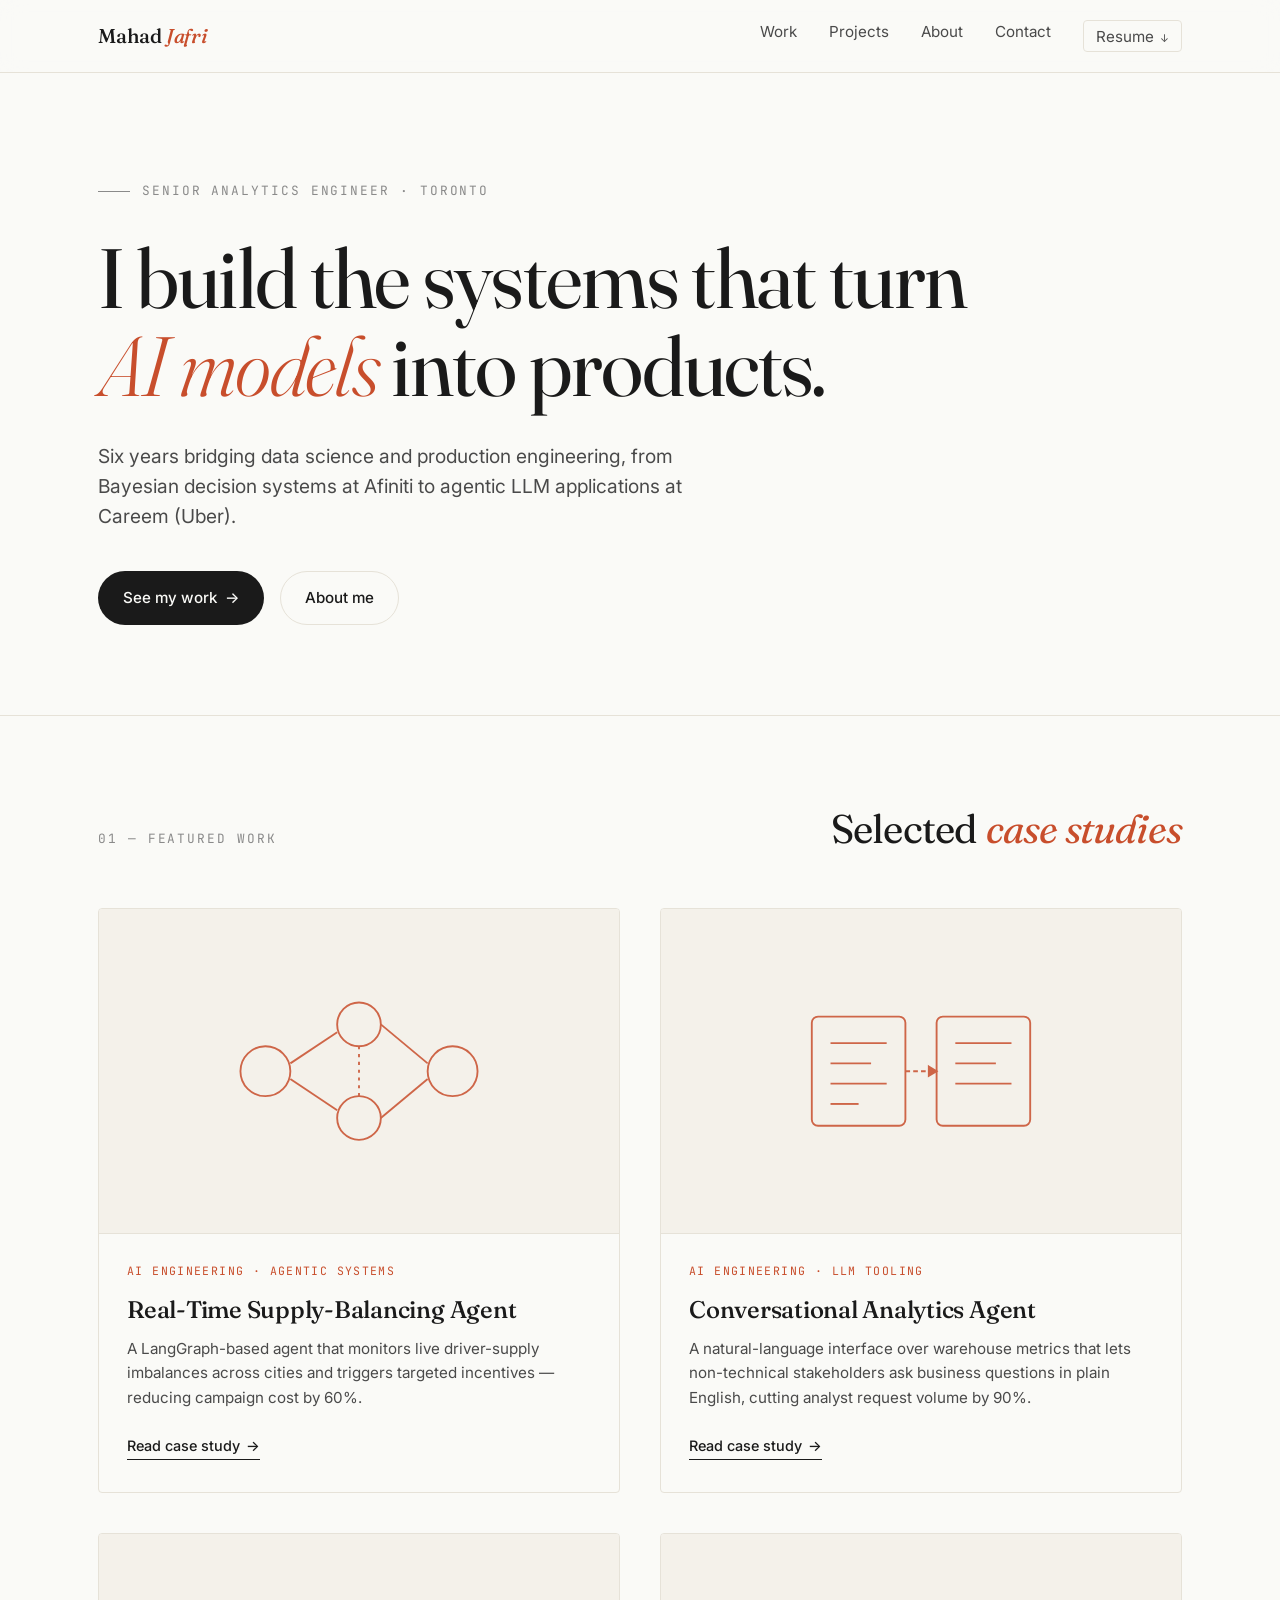
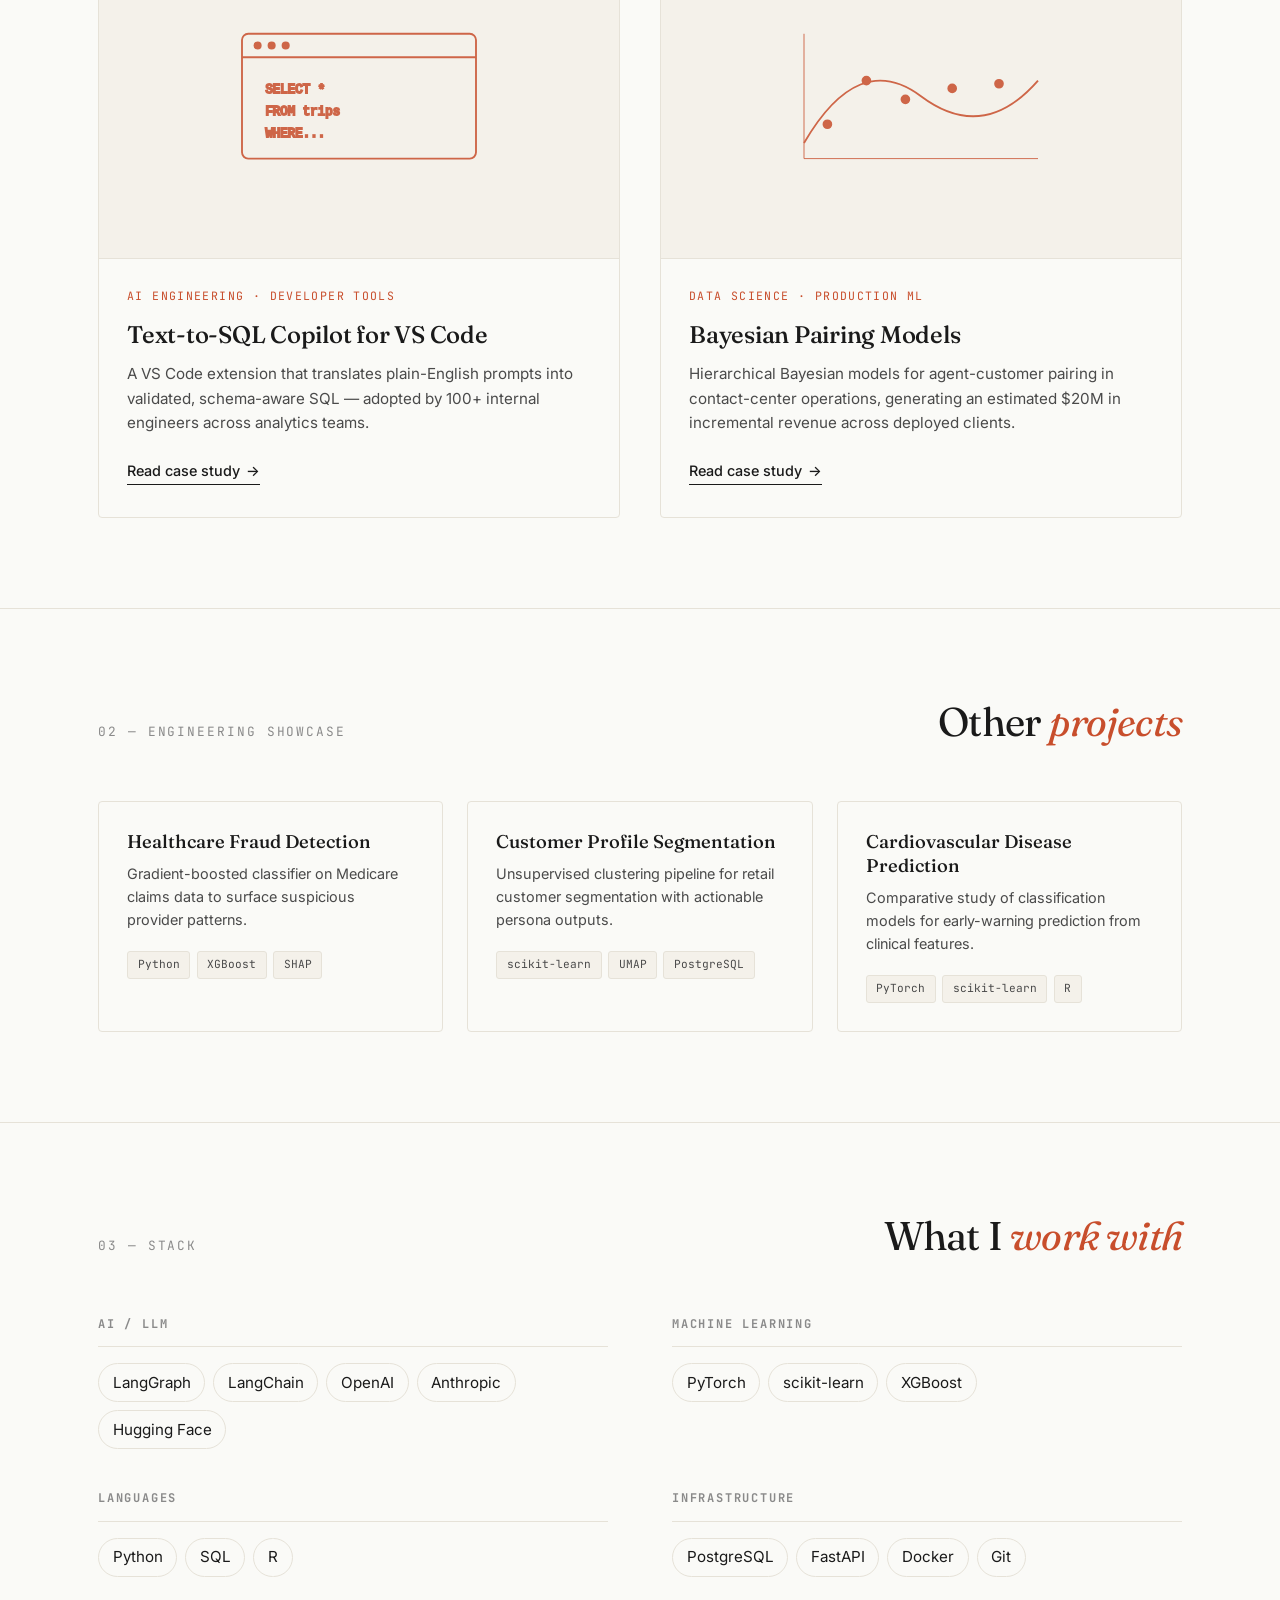
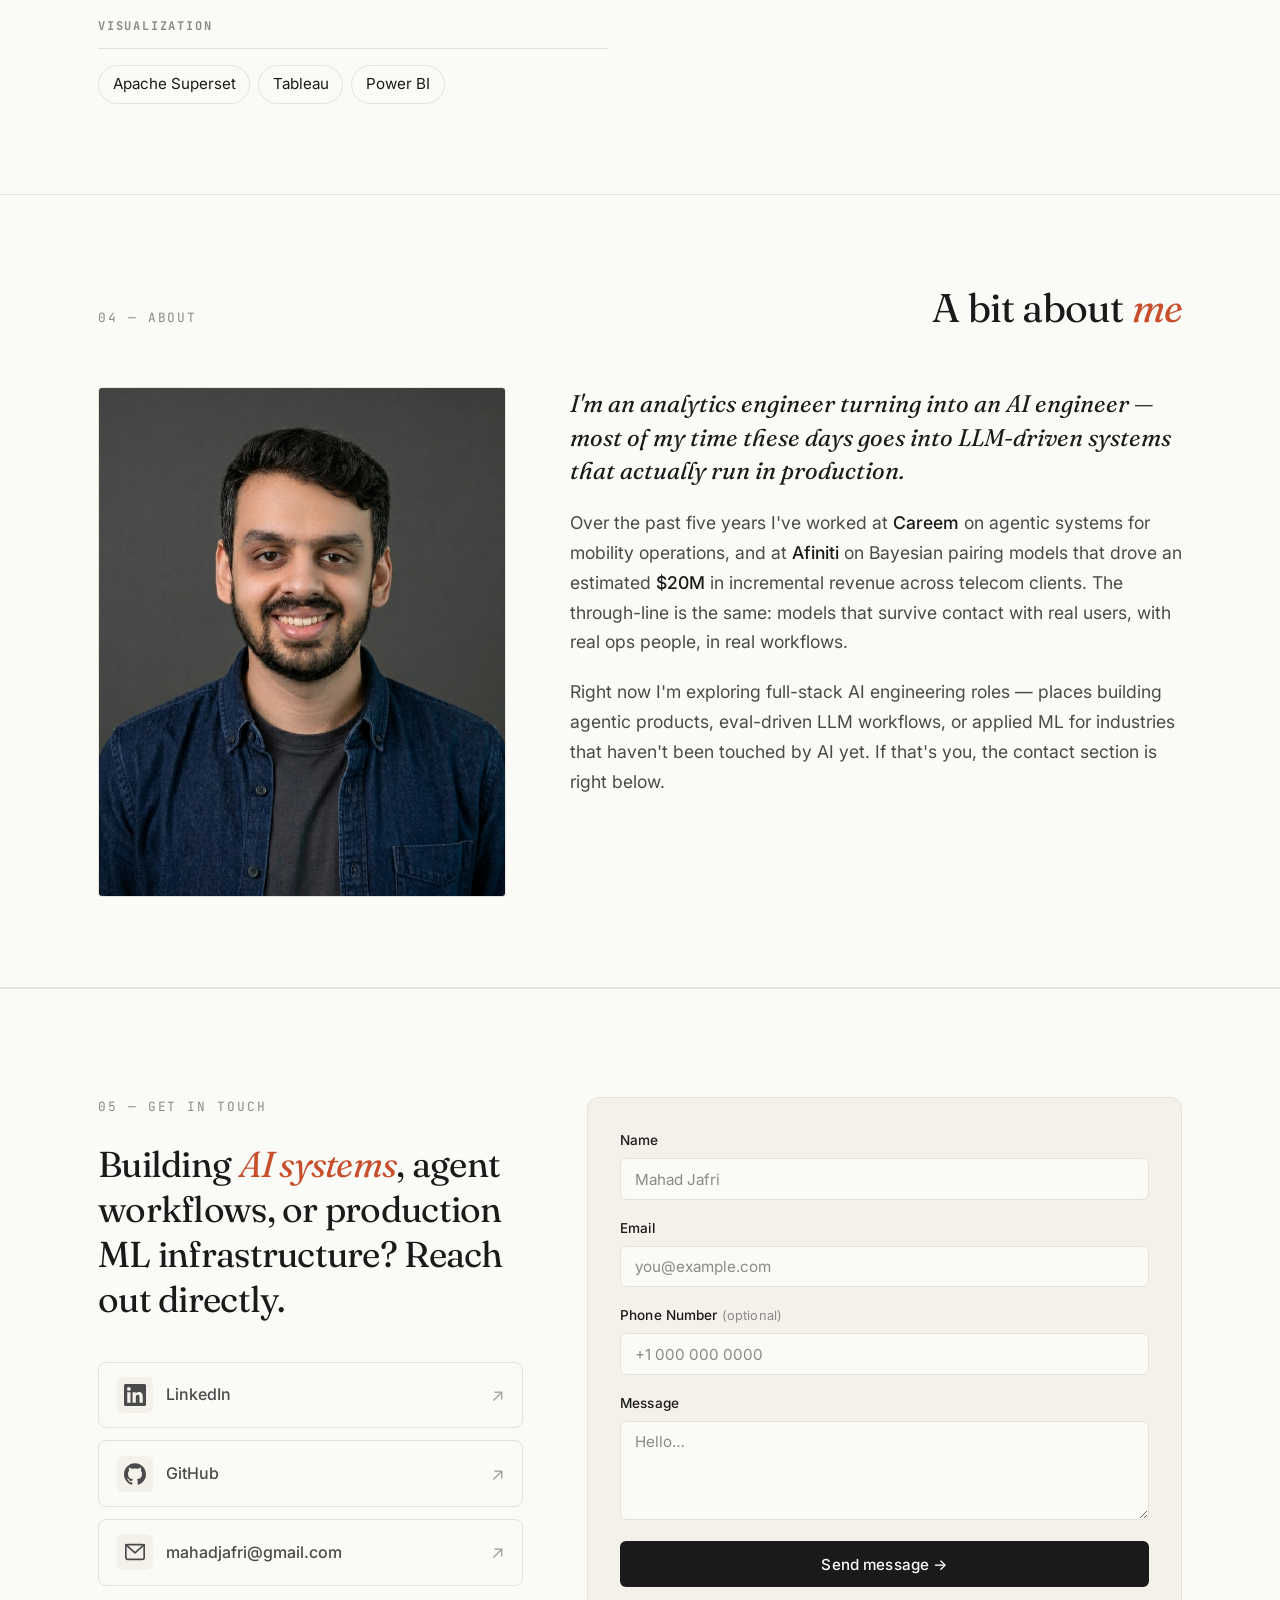
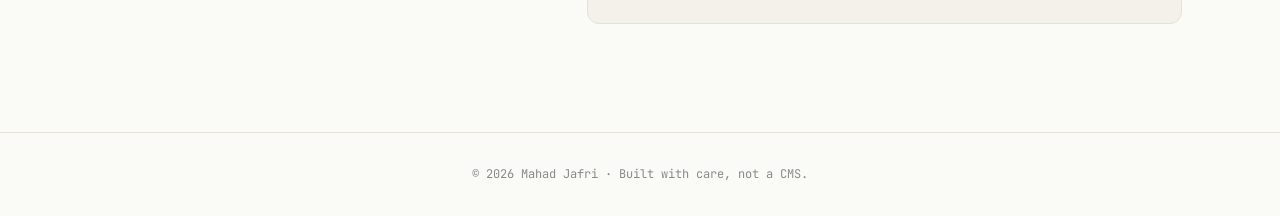
==== commit 490c8188: "Add headshot + Finetune Hero section" ====
--- a/index.html
+++ b/index.html
@@ -8,6 +8,7 @@
   <link rel="preconnect" href="https://fonts.googleapis.com" />
   <link rel="preconnect" href="https://fonts.gstatic.com" crossorigin />
   <link href="https://fonts.googleapis.com/css2?family=Fraunces:ital,opsz,wght@0,9..144,300..600;1,9..144,300..600&family=Inter:wght@400;500;600&family=JetBrains+Mono:wght@400;500&display=swap" rel="stylesheet" />
+  <link rel="icon" href="data:image/svg+xml,<svg xmlns='http://www.w3.org/2000/svg' viewBox='0 0 100 100'><rect width='100' height='100' rx='12' fill='%231a1a1a'/><text y='72' x='50' text-anchor='middle' font-family='Georgia,serif' font-size='58' font-style='italic' fill='%23ffffff'>M</text></svg>" />
   <link rel="stylesheet" href="styles.css" />
 </head>
 <body>
@@ -39,10 +40,10 @@
     <div class="container">
       <div class="hero-eyebrow">Senior Analytics Engineer · Toronto</div>
       <h1 class="hero-title">
-        I build <em>AI agents</em> and <em>ML systems</em> that ship to production.
+        I build the systems that turn <em>AI models</em> into products.
       </h1>
       <p class="hero-subtitle">
-        Five-plus years bridging analytics, ML, and AI tooling — most recently leading agentic systems at Careem and production ML at Afiniti. I care about systems that survive contact with real users.
+        Six years bridging data science and production engineering, from Bayesian decision systems at Afiniti to agentic LLM applications at Careem (Uber).
       </p>
       <div class="hero-cta">
         <a href="#work" class="btn btn-primary">See my work <span class="arrow">→</span></a>
@@ -281,7 +282,7 @@
 
       <div class="about-grid">
         <div class="about-portrait">
-          [ photo placeholder ]
+          <img src="assets/resources/headshot.png" alt="Mahad Jafri" />
         </div>
         <div class="about-text">
           <p>
@@ -306,7 +307,7 @@
         <!-- Left: heading + social cards -->
         <div class="contact-left">
           <span class="section-label" style="display:block; margin-bottom: 1.5rem;">05 — Get in touch</span>
-          <h2 class="contact-title">Let's <em>talk</em>.</h2>
+          <h2 class="contact-title">Building <em>AI systems</em>, agent workflows, or production ML infrastructure? Reach out directly.</h2>
           <div class="social-cards">
             <a href="https://linkedin.com/in/mahadjafri" target="_blank" rel="noopener" class="social-card">
               <span class="social-card-icon">
@@ -341,10 +342,9 @@
 
         <!-- Right: contact form -->
         <div class="contact-right">
-          <form class="contact-form" action="https://api.web3forms.com/submit" method="POST">
+          <form class="contact-form" id="contact-form">
             <input type="hidden" name="access_key" value="e3e741d3-706e-4cab-bbda-bc7e71c98e1e" />
             <input type="hidden" name="subject" value="Portfolio contact — mahadjafri.github.io" />
-            <input type="hidden" name="redirect" value="https://mahadjafri.github.io/#contact" />
             <div class="form-field">
               <label for="name">Name</label>
               <input id="name" type="text" name="name" placeholder="Mahad Jafri" required autocomplete="name" />
@@ -374,6 +374,7 @@
   </footer>
 
   <script>
+    // Resume dropdown
     const btn = document.querySelector('.resume-btn');
     const menu = document.querySelector('.resume-menu');
     btn.addEventListener('click', (e) => {
@@ -386,6 +387,31 @@
       btn.setAttribute('aria-expanded', 'false');
       menu.classList.remove('open');
     });
+
+    // Contact form — AJAX submit with inline success state
+    const form = document.getElementById('contact-form');
+    const submitBtn = form.querySelector('.form-submit');
+    form.addEventListener('submit', async (e) => {
+      e.preventDefault();
+      submitBtn.disabled = true;
+      submitBtn.textContent = 'Sending…';
+      try {
+        const res = await fetch('https://api.web3forms.com/submit', {
+          method: 'POST',
+          body: new FormData(form),
+        });
+        const data = await res.json();
+        if (data.success) {
+          form.innerHTML = '<div class="form-success"><svg width="28" height="28" viewBox="0 0 24 24" fill="none" stroke="currentColor" stroke-width="2" stroke-linecap="round" stroke-linejoin="round"><circle cx="12" cy="12" r="10"/><polyline points="9,12 11,14 15,10"/></svg><p>Message sent - I\'ll get back to you soon.</p></div>';
+        } else {
+          throw new Error('submission failed');
+        }
+      } catch {
+        submitBtn.disabled = false;
+        submitBtn.textContent = 'Send message →';
+        submitBtn.insertAdjacentHTML('afterend', '<p class="form-error">Something went wrong. Try emailing me directly.</p>');
+      }
+    });
   </script>
 </body>
 </html>
--- a/styles.css
+++ b/styles.css
@@ -431,12 +431,19 @@
   background: var(--paper-warm);
   border: 1px solid var(--rule);
   border-radius: 4px;
+  overflow: hidden;
   display: flex;
   align-items: center;
   justify-content: center;
   color: var(--ink-faint);
   font-family: var(--font-mono);
   font-size: 0.8rem;
+}
+.about-portrait img {
+  width: 100%;
+  height: 100%;
+  object-fit: cover;
+  display: block;
 }
 .about-text p {
   font-size: 1.1rem;
@@ -468,10 +475,10 @@
 }
 .contact-title {
   font-family: var(--font-display);
-  font-size: clamp(2rem, 5vw, 3.5rem);
+  font-size: clamp(1.5rem, 3vw, 2.25rem);
   font-weight: 400;
   letter-spacing: -0.02em;
-  line-height: 1.1;
+  line-height: 1.25;
   margin-bottom: 2.5rem;
 }
 .contact-title em { font-style: italic; color: var(--accent); }
@@ -565,6 +572,24 @@
 .form-submit:hover { background: var(--accent); transform: translateY(-1px); }
 .form-submit .arrow { display: inline-block; transition: transform 0.2s; }
 .form-submit:hover .arrow { transform: translateX(3px); }
+.form-submit:disabled { opacity: 0.6; cursor: not-allowed; transform: none; }
+.form-success {
+  display: flex;
+  align-items: center;
+  gap: 0.85rem;
+  padding: 1.5rem;
+  background: var(--paper);
+  border: 1px solid var(--rule);
+  border-radius: 8px;
+  color: var(--ink);
+  font-size: 1rem;
+}
+.form-success svg { color: #2a9d5c; flex-shrink: 0; }
+.form-error {
+  font-size: 0.85rem;
+  color: var(--accent);
+  margin-top: 0.5rem;
+}
 
 @media (max-width: 860px) {
   .contact-grid { grid-template-columns: 1fr; gap: 3rem; }
@@ -713,7 +738,7 @@
 }
 
 /* ============================================
-   Animations
+ Animations
    ============================================ */
 @keyframes fadeUp {
   from { opacity: 0; transform: translateY(20px); }
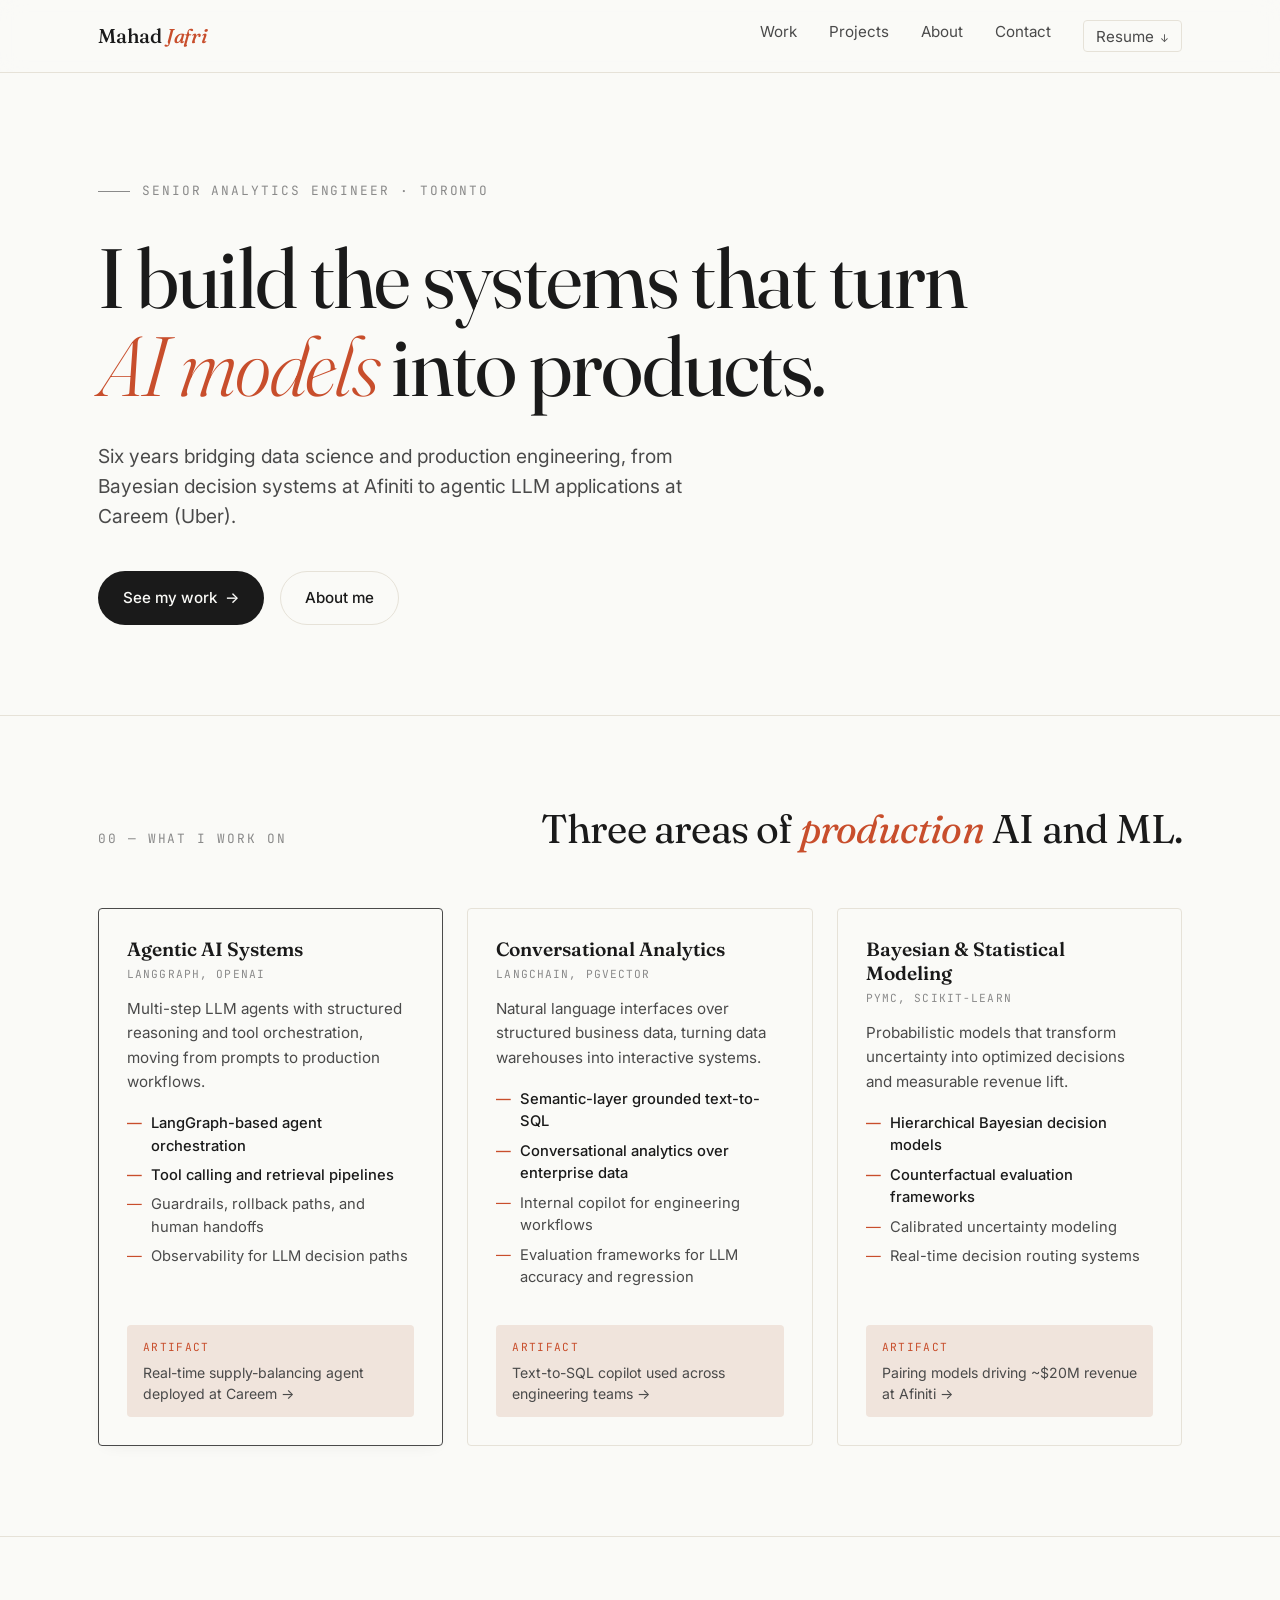
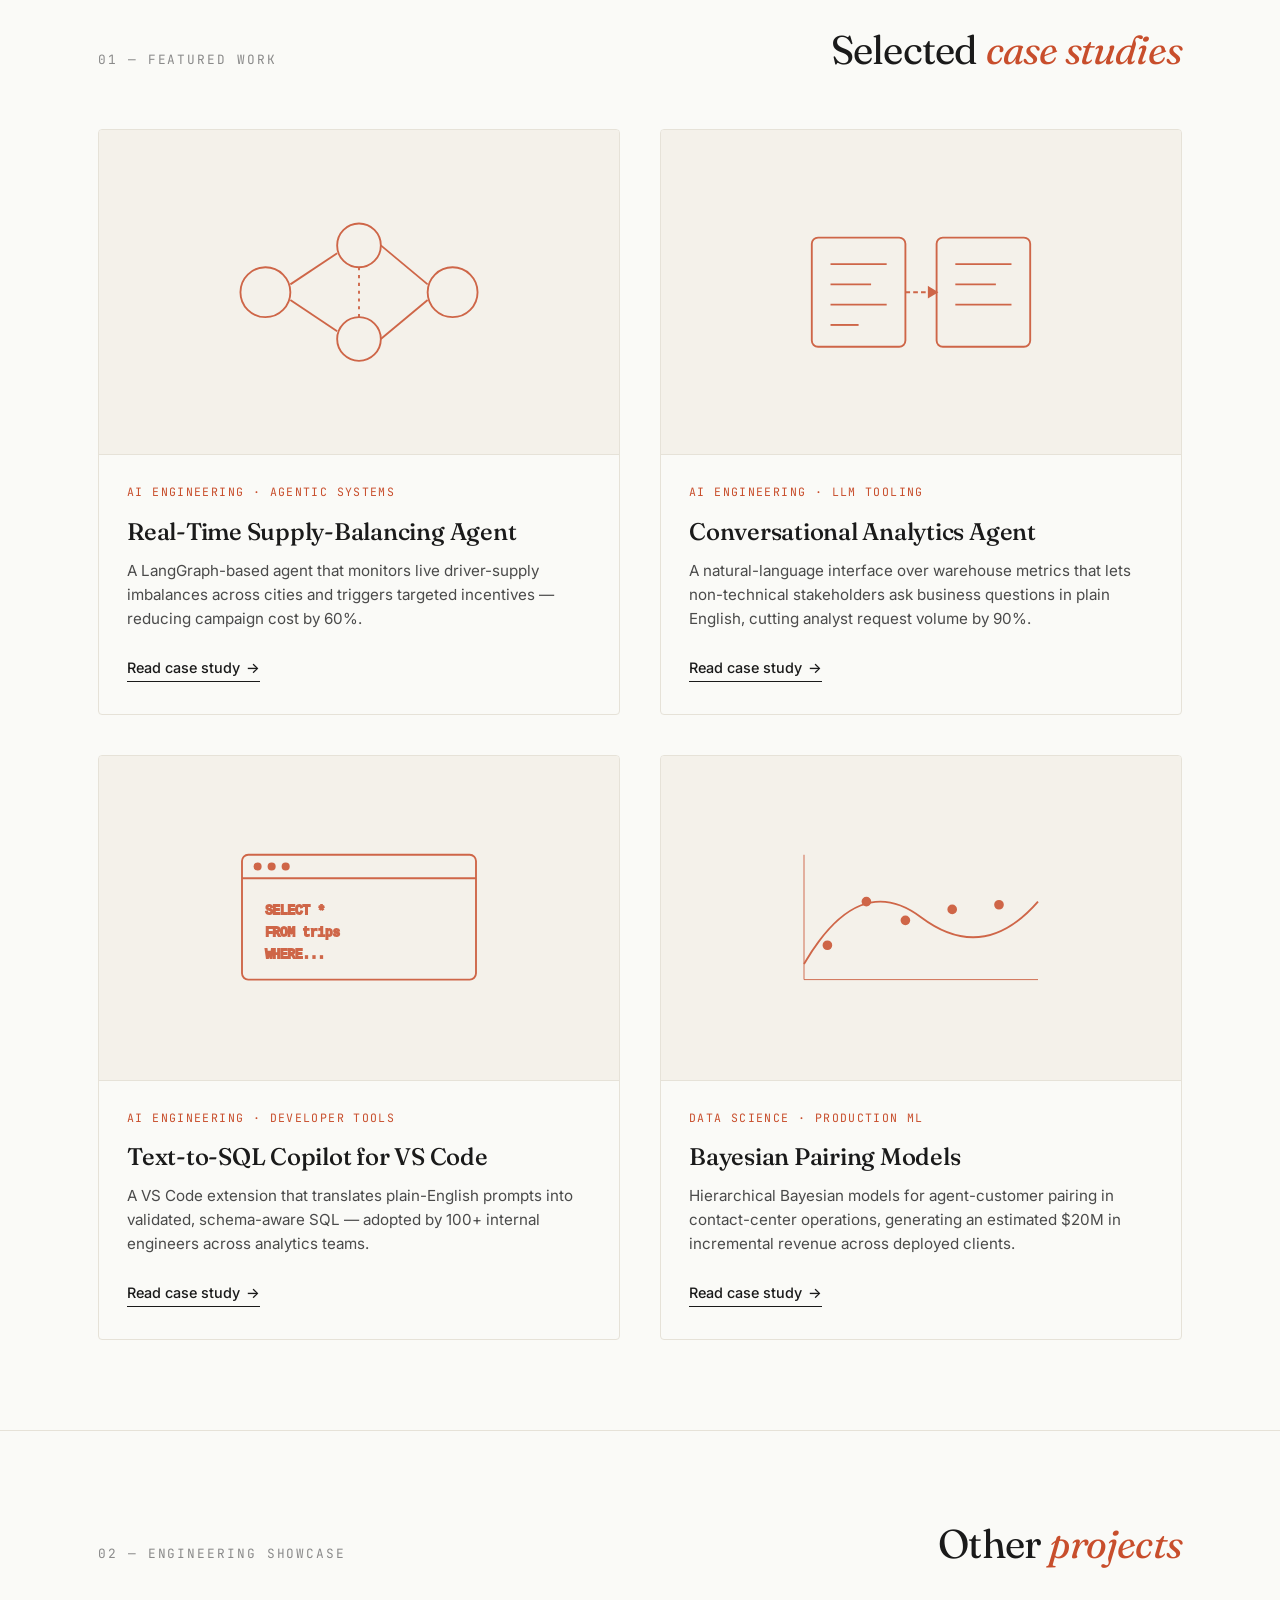
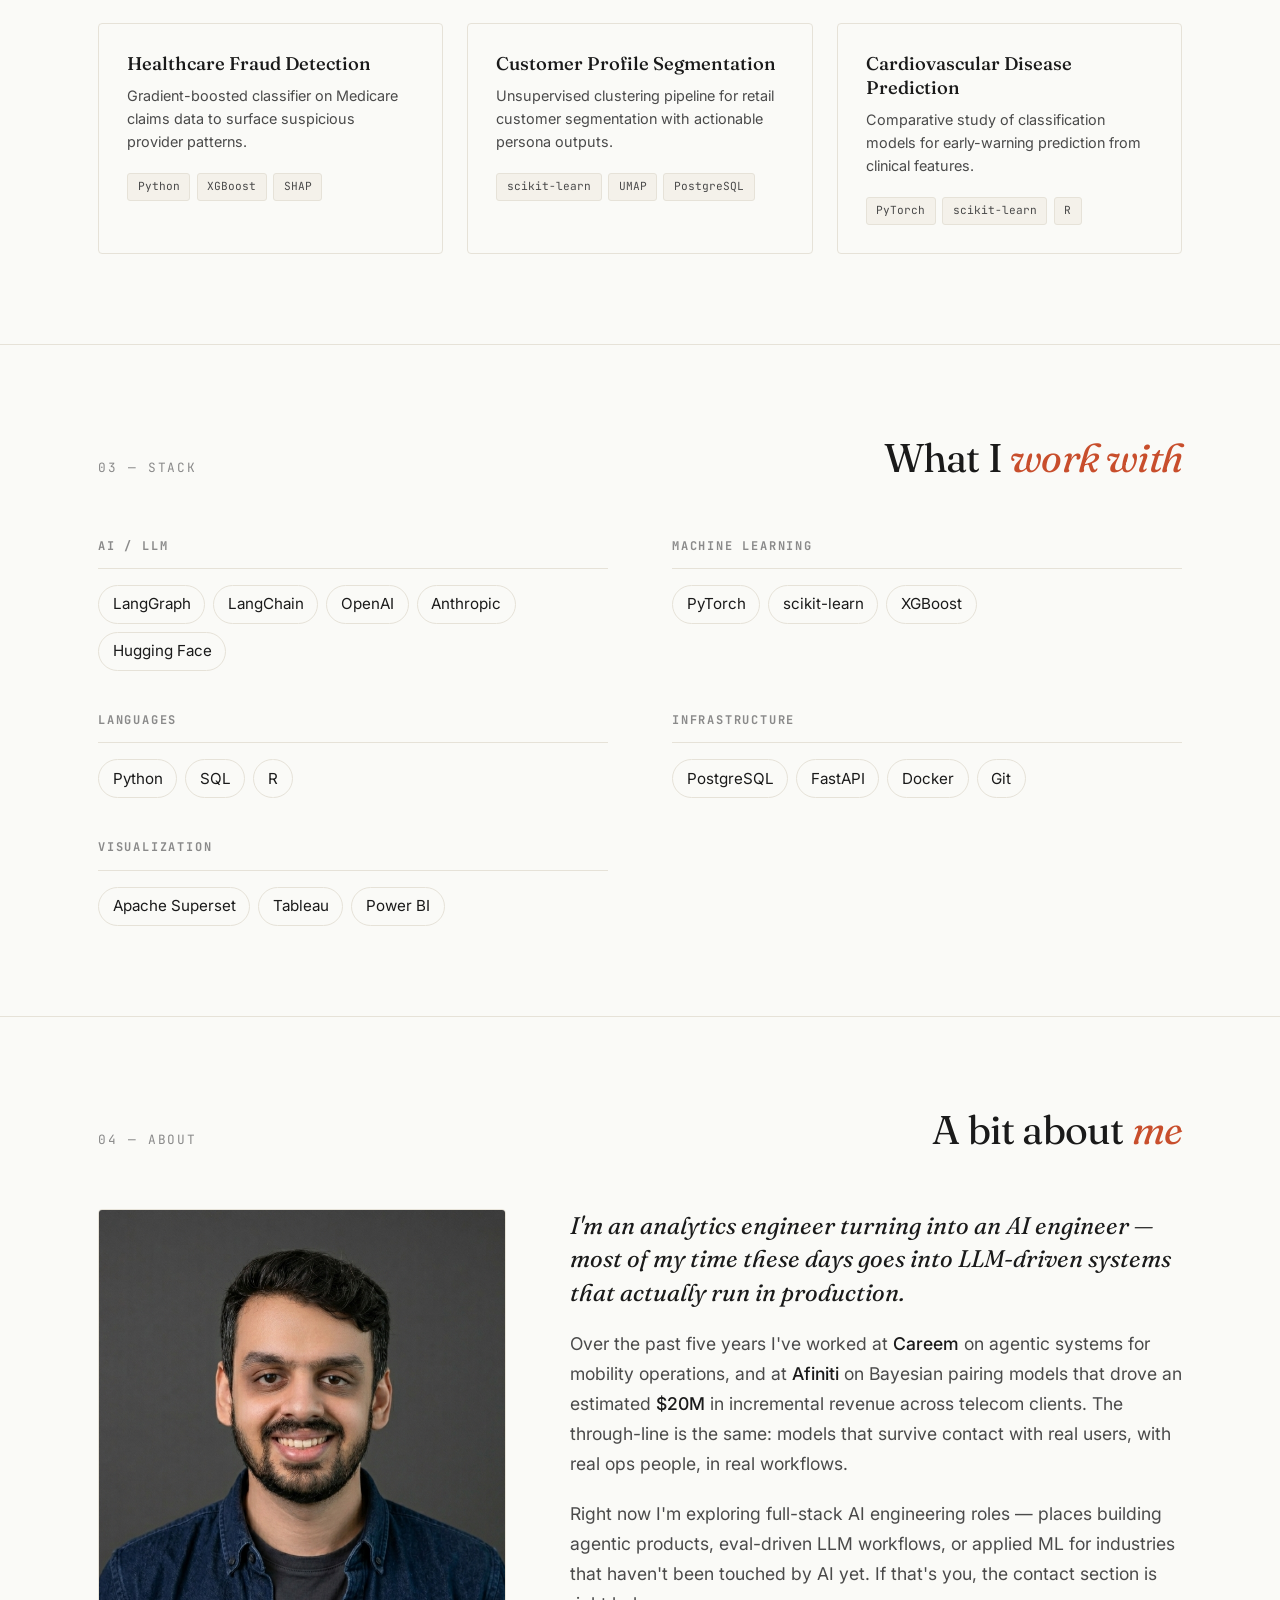
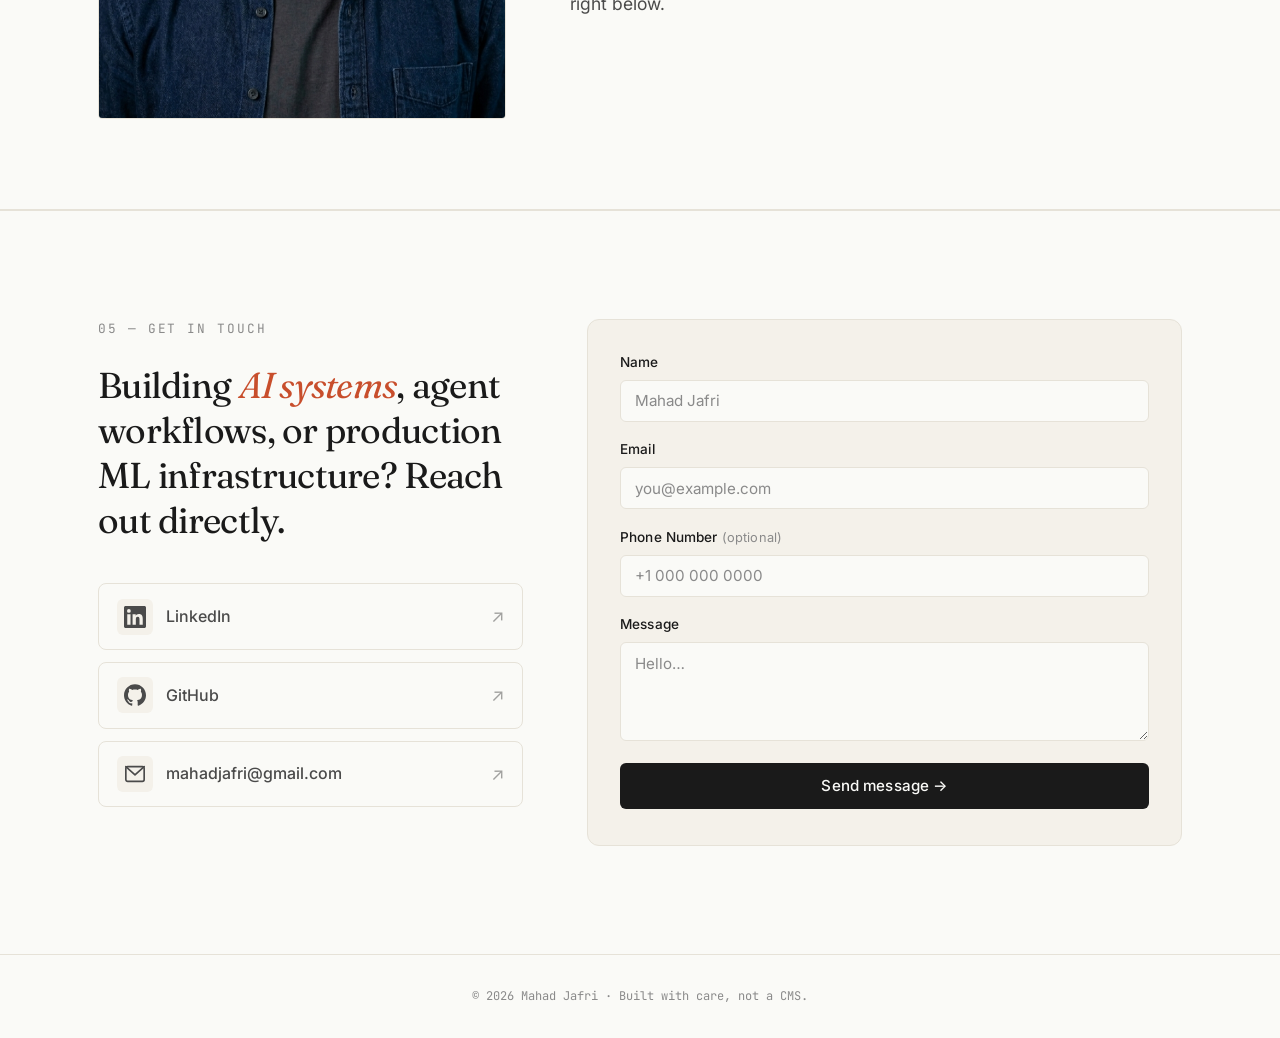
==== commit c661245a: "Add Capability Pillars" ====
--- a/index.html
+++ b/index.html
@@ -51,6 +51,68 @@
       </div>
     </div>
   </header>
+
+  <!-- ===== Capability Pillars ===== -->
+  <section class="section" id="pillars">
+    <div class="container">
+      <div class="section-header">
+        <span class="section-label">00 — What I work on</span>
+        <h2 class="section-title">Three areas of <em>production</em> AI and ML.</h2>
+      </div>
+
+      <div class="pillars-grid">
+
+        <article class="pillar-card pillar-featured">
+          <h3 class="pillar-title">Agentic AI Systems</h3>
+          <span class="pillar-system-label">LangGraph, OpenAI</span>
+          <p class="pillar-description">Multi-step LLM agents with structured reasoning and tool orchestration, moving from prompts to production workflows.</p>
+          <ul class="pillar-list">
+            <li>LangGraph-based agent orchestration</li>
+            <li>Tool calling and retrieval pipelines</li>
+            <li>Guardrails, rollback paths, and human handoffs</li>
+            <li>Observability for LLM decision paths</li>
+          </ul>
+          <a href="case-studies/supply-balancing-agent.html" class="pillar-artifact">
+            <span class="pillar-artifact-label">Artifact</span>
+            <span class="pillar-artifact-value">Real-time supply-balancing agent deployed at Careem →</span>
+          </a>
+        </article>
+
+        <article class="pillar-card">
+          <h3 class="pillar-title">Conversational Analytics</h3>
+          <span class="pillar-system-label">LangChain, pgvector</span>
+          <p class="pillar-description">Natural language interfaces over structured business data, turning data warehouses into interactive systems.</p>
+          <ul class="pillar-list">
+            <li>Semantic-layer grounded text-to-SQL</li>
+            <li>Conversational analytics over enterprise data</li>
+            <li>Internal copilot for engineering workflows</li>
+            <li>Evaluation frameworks for LLM accuracy and regression</li>
+          </ul>
+          <a href="case-studies/conversational-analytics.html" class="pillar-artifact">
+            <span class="pillar-artifact-label">Artifact</span>
+            <span class="pillar-artifact-value">Text-to-SQL copilot used across engineering teams →</span>
+          </a>
+        </article>
+
+        <article class="pillar-card">
+          <h3 class="pillar-title">Bayesian & Statistical Modeling</h3>
+          <span class="pillar-system-label">PyMC, scikit-learn</span>
+          <p class="pillar-description">Probabilistic models that transform uncertainty into optimized decisions and measurable revenue lift.</p>
+          <ul class="pillar-list">
+            <li>Hierarchical Bayesian decision models</li>
+            <li>Counterfactual evaluation frameworks</li>
+            <li>Calibrated uncertainty modeling</li>
+            <li>Real-time decision routing systems</li>
+          </ul>
+          <a href="case-studies/bayesian-pairing.html" class="pillar-artifact">
+            <span class="pillar-artifact-label">Artifact</span>
+            <span class="pillar-artifact-value">Pairing models driving ~$20M revenue at Afiniti →</span>
+          </a>
+        </article>
+
+      </div>
+    </div>
+  </section>
 
   <!-- ===== Featured Work ===== -->
   <section class="section" id="work">
--- a/styles.css
+++ b/styles.css
@@ -236,6 +236,110 @@
   line-height: 1.15;
 }
 .section-title em { font-style: italic; color: var(--accent); }
+
+/* ============================================
+   Capability Pillars
+   ============================================ */
+.pillars-grid {
+  display: grid;
+  grid-template-columns: repeat(3, 1fr);
+  gap: 1.5rem;
+}
+@media (max-width: 900px) {
+  .pillars-grid { grid-template-columns: 1fr; }
+}
+.pillar-card {
+  padding: 1.75rem;
+  border: 1px solid var(--rule);
+  border-radius: 4px;
+  background: var(--paper);
+  transition: border-color 0.2s ease, transform 0.2s ease, box-shadow 0.2s ease;
+  display: flex;
+  flex-direction: column;
+}
+.pillar-card:hover {
+  border-color: var(--ink);
+  transform: translateY(-2px);
+  box-shadow: 0 8px 24px -12px rgba(0,0,0,0.12);
+}
+.pillar-featured {
+  border-color: var(--ink-soft);
+  box-shadow: 0 4px 16px -8px rgba(0,0,0,0.1);
+}
+.pillar-featured:hover {
+  box-shadow: 0 12px 32px -12px rgba(0,0,0,0.15);
+}
+.pillar-title {
+  font-family: var(--font-display);
+  font-size: 1.2rem;
+  font-weight: 600;
+  line-height: 1.25;
+  margin-bottom: 0.3rem;
+  color: var(--ink);
+}
+.pillar-system-label {
+  display: block;
+  font-family: var(--font-mono);
+  font-size: 0.7rem;
+  text-transform: uppercase;
+  letter-spacing: 0.1em;
+  color: var(--ink-faint);
+  margin-bottom: 0.85rem;
+}
+.pillar-description {
+  font-size: 0.95rem;
+  color: var(--ink-soft);
+  line-height: 1.6;
+  margin-bottom: 0.25rem;
+}
+.pillar-list {
+  list-style: none;
+  margin: 0.85rem 0;
+  flex: 1;
+}
+.pillar-list li {
+  font-size: 0.92rem;
+  line-height: 1.55;
+  color: var(--ink-soft);
+  padding-left: 1.5rem;
+  position: relative;
+  margin-bottom: 0.4rem;
+}
+.pillar-list li::before {
+  content: '—';
+  position: absolute;
+  left: 0;
+  color: var(--accent);
+}
+.pillar-list li:nth-child(-n+2) {
+  color: var(--ink);
+  font-weight: 500;
+}
+.pillar-artifact {
+  display: flex;
+  flex-direction: column;
+  gap: 0.3rem;
+  margin-top: 1rem;
+  padding: 0.85rem 1rem;
+  background: var(--accent-soft);
+  border-radius: 4px;
+  text-decoration: none;
+  transition: background 0.2s ease;
+}
+.pillar-artifact:hover { background: #e8d4cb; }
+.pillar-card:hover .pillar-artifact { background: #e8d4cb; }
+.pillar-artifact-label {
+  font-family: var(--font-mono);
+  font-size: 0.7rem;
+  text-transform: uppercase;
+  letter-spacing: 0.12em;
+  color: var(--accent);
+}
+.pillar-artifact-value {
+  font-size: 0.88rem;
+  color: var(--ink-soft);
+  line-height: 1.5;
+}
 
 /* ============================================
    Featured case studies
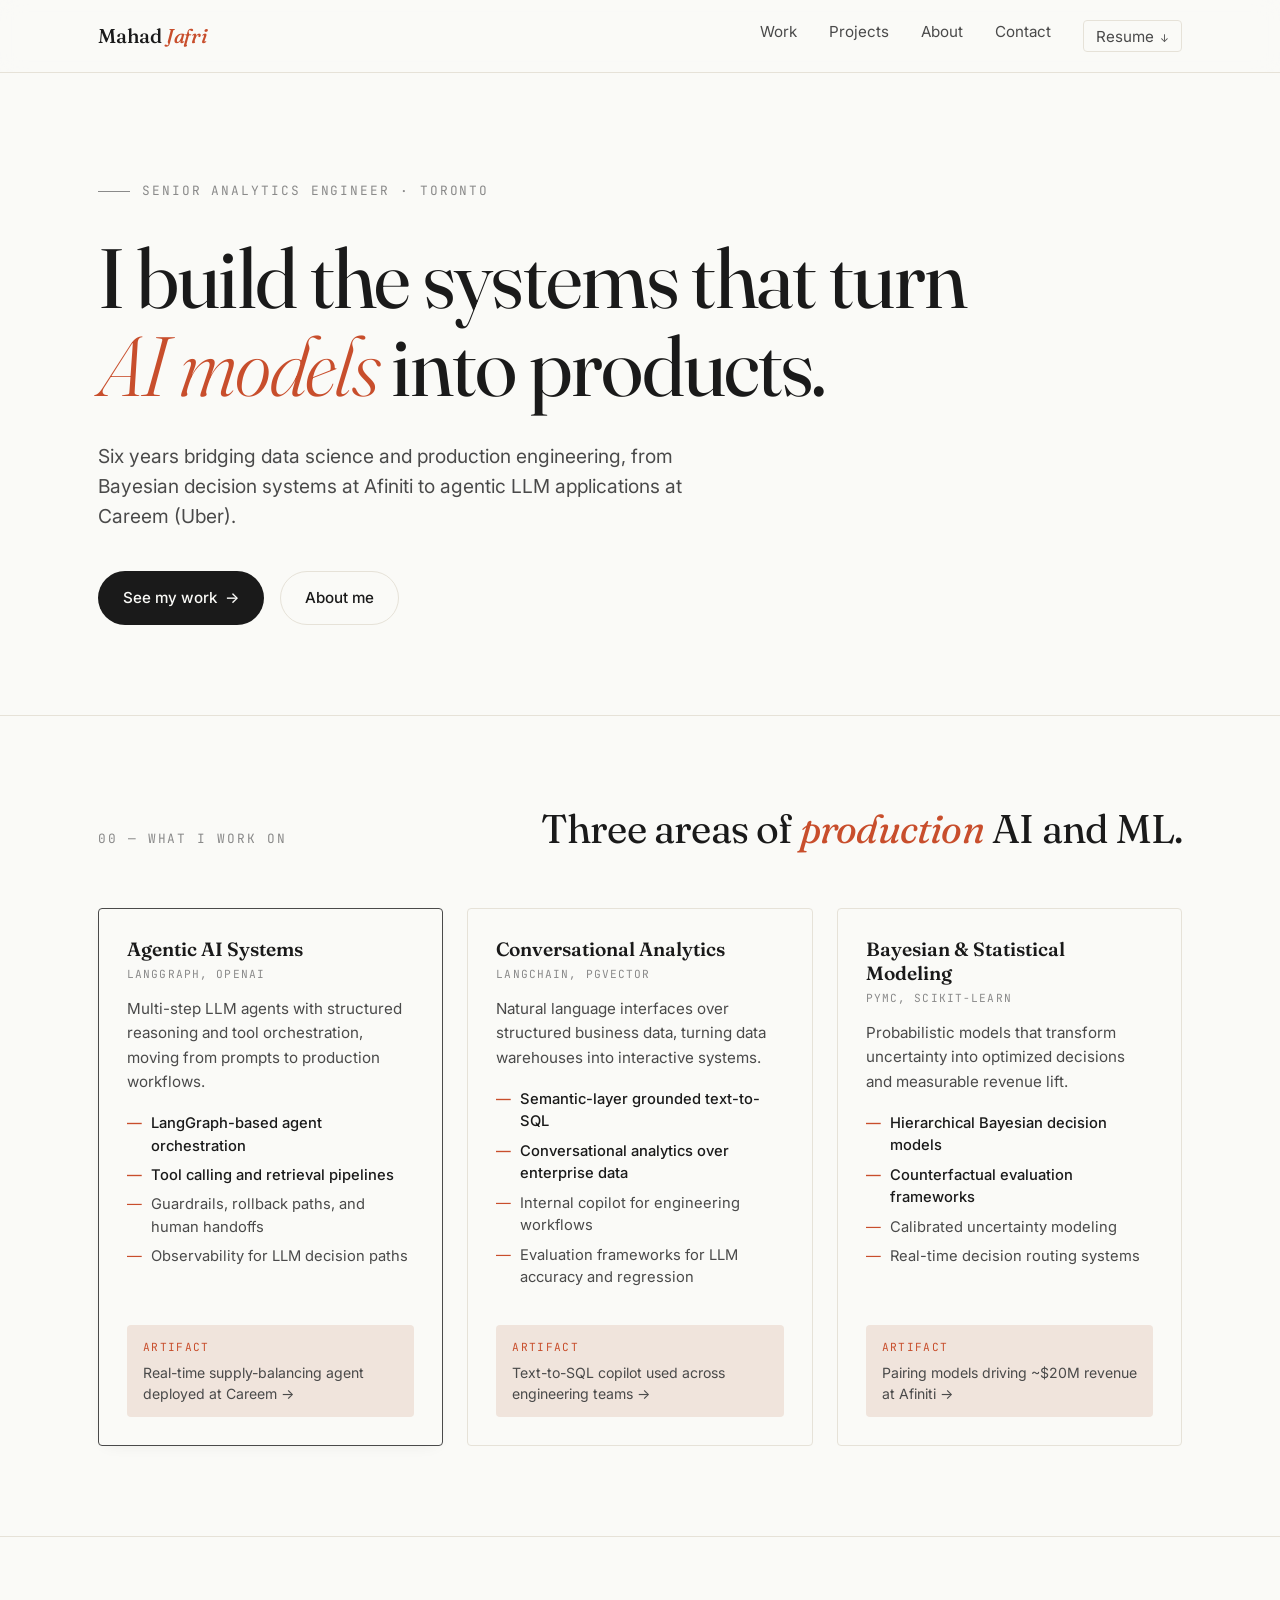
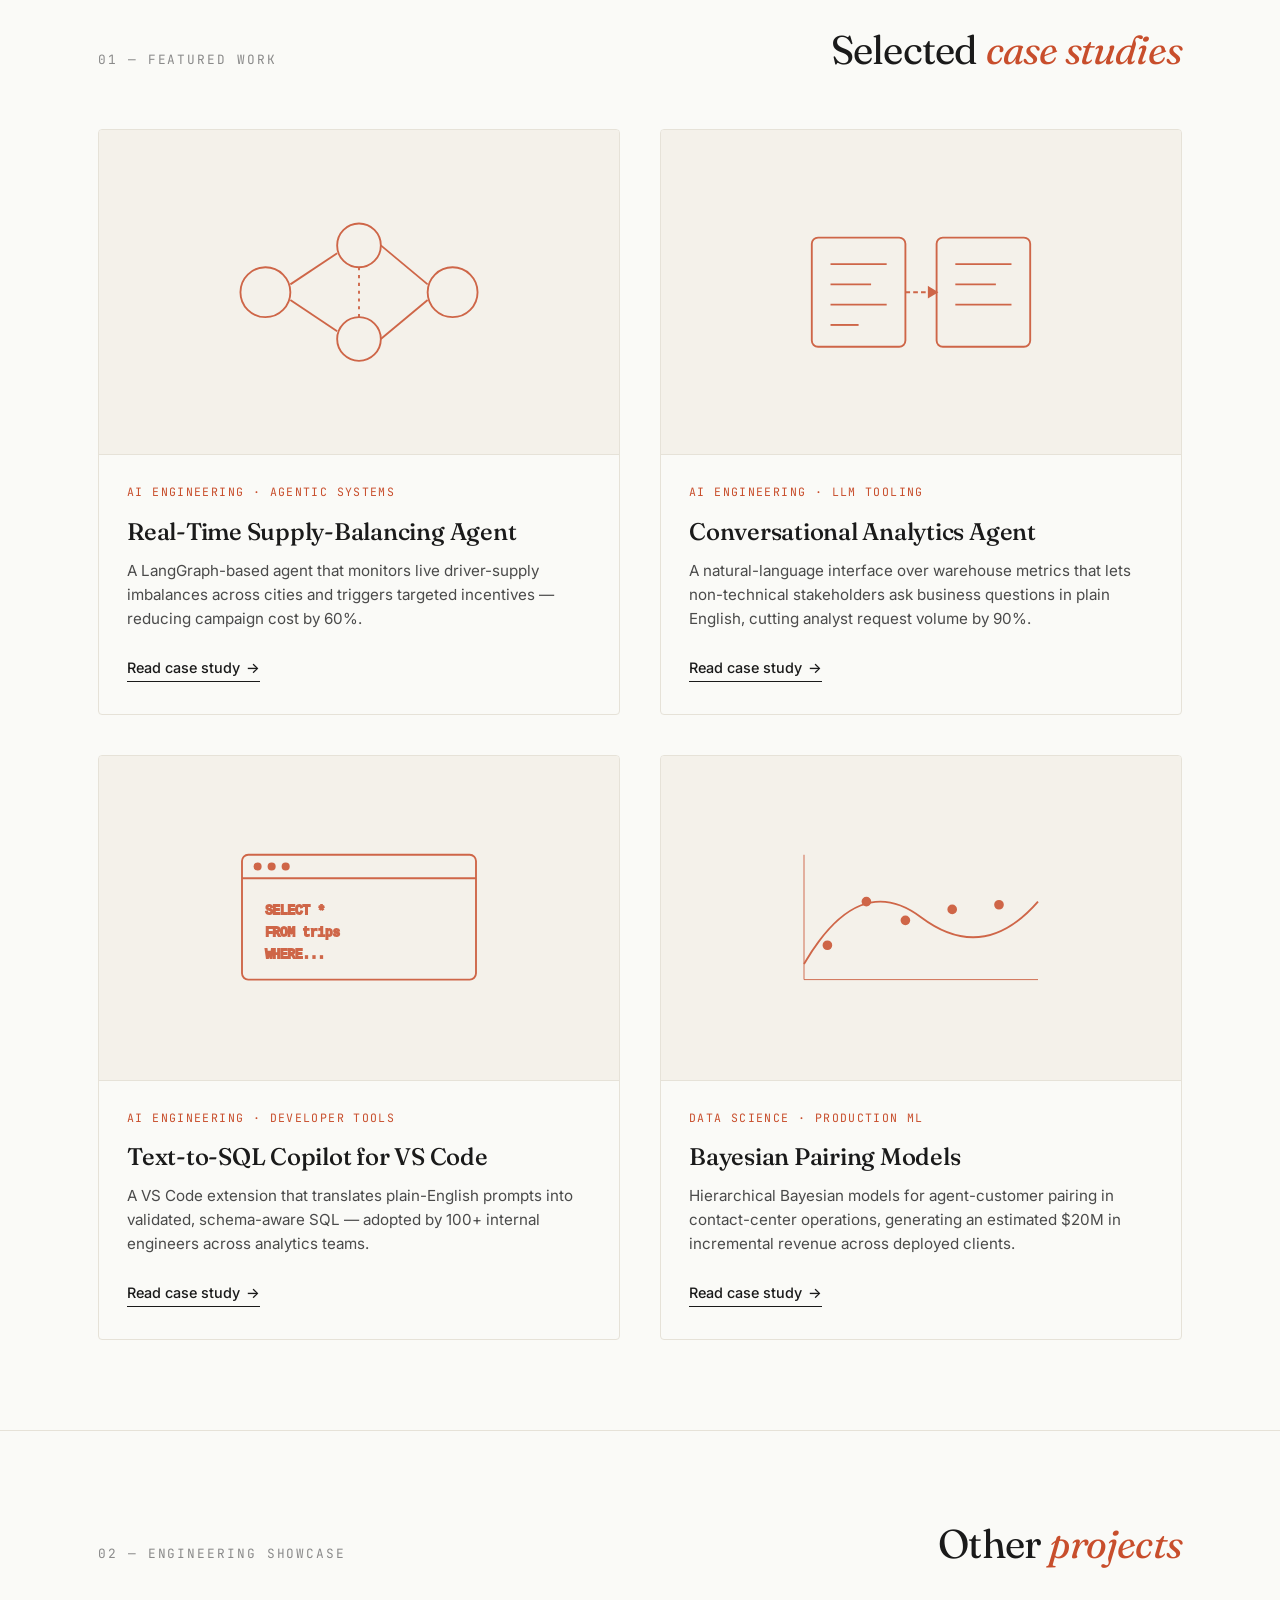
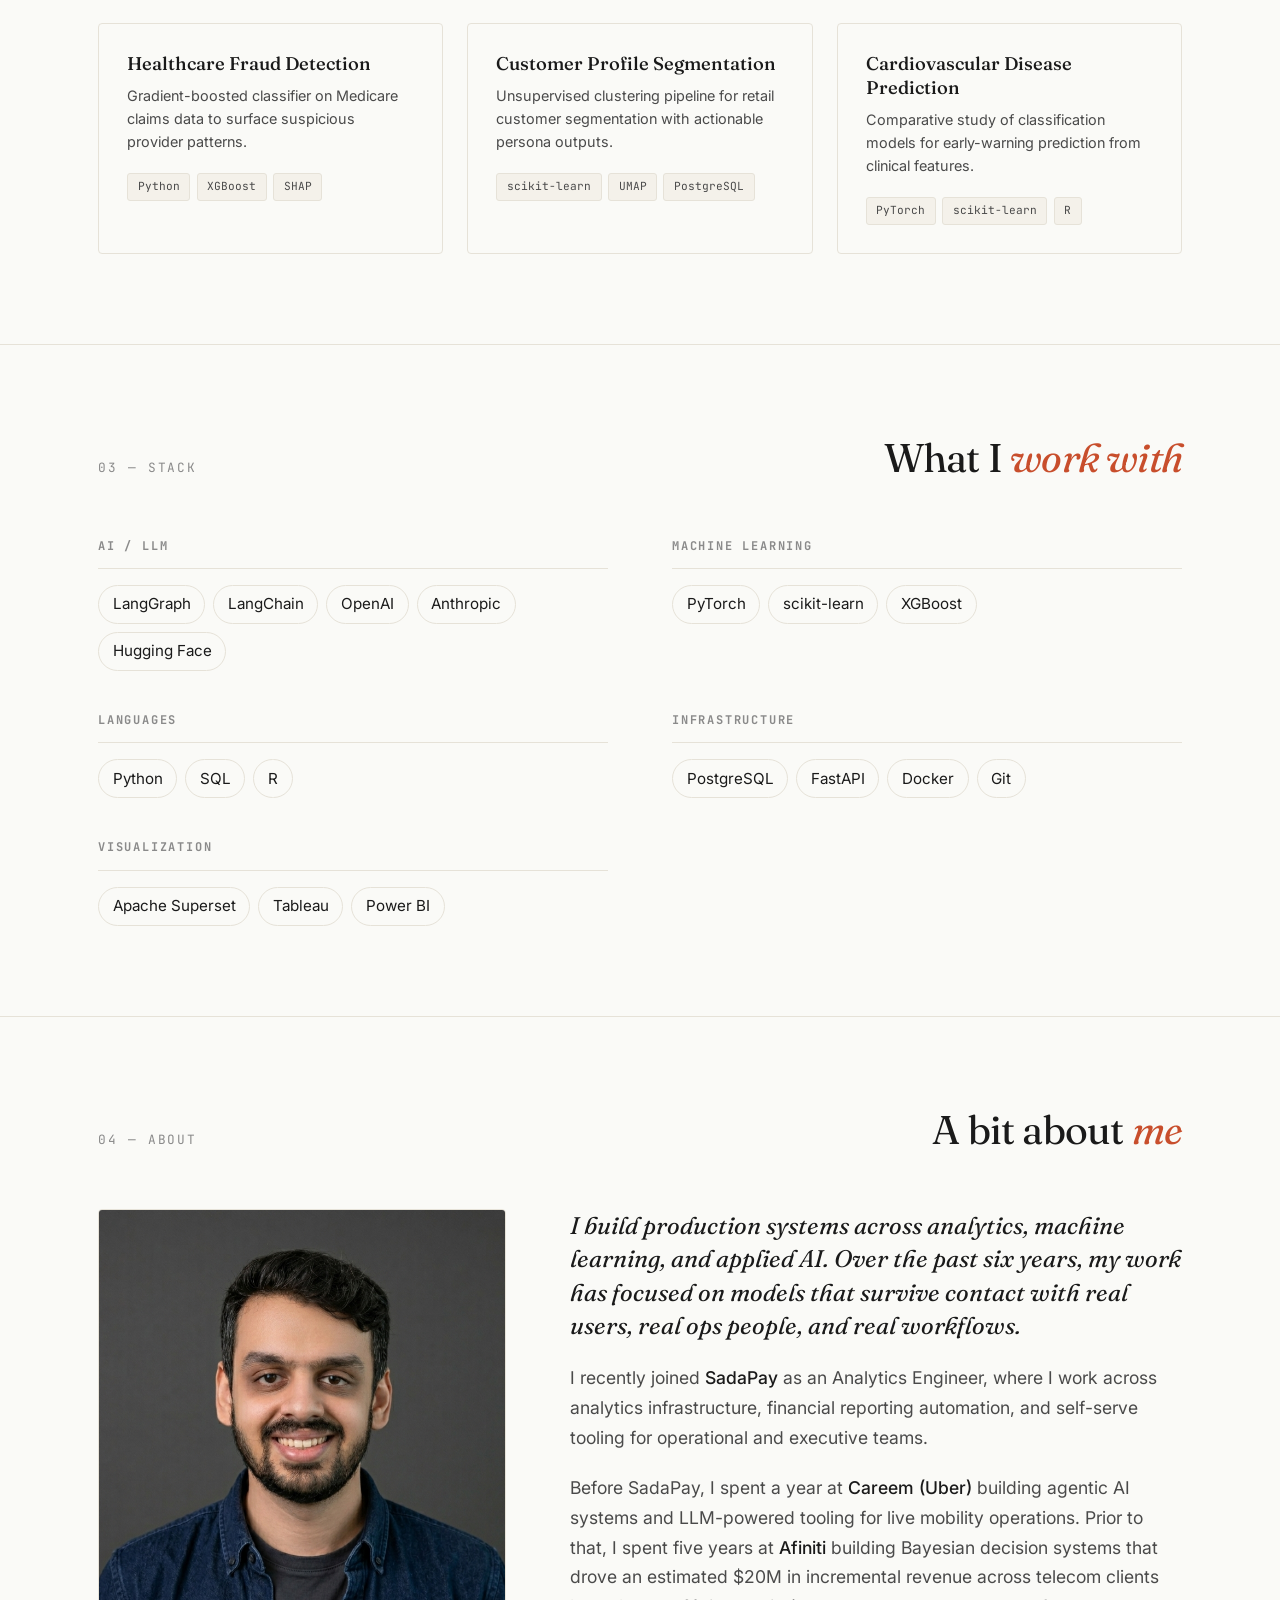
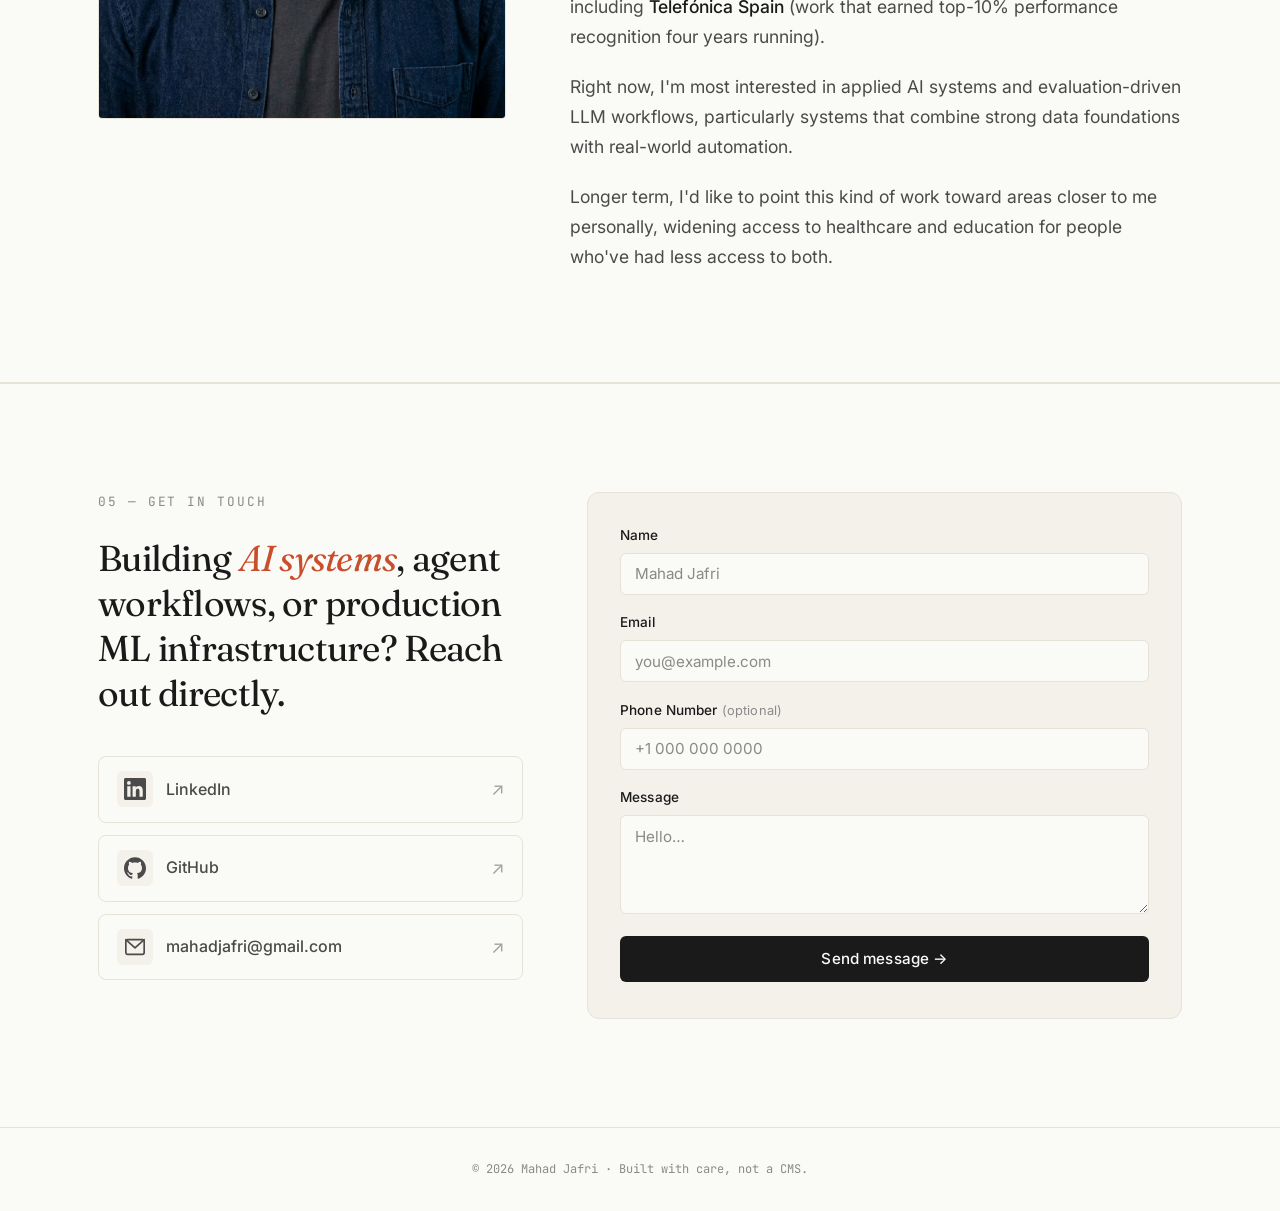
==== commit 101d78ef: "Updated About me Section" ====
--- a/index.html
+++ b/index.html
@@ -8,8 +8,8 @@
   <link rel="preconnect" href="https://fonts.googleapis.com" />
   <link rel="preconnect" href="https://fonts.gstatic.com" crossorigin />
   <link href="https://fonts.googleapis.com/css2?family=Fraunces:ital,opsz,wght@0,9..144,300..600;1,9..144,300..600&family=Inter:wght@400;500;600&family=JetBrains+Mono:wght@400;500&display=swap" rel="stylesheet" />
-  <link rel="icon" href="data:image/svg+xml,<svg xmlns='http://www.w3.org/2000/svg' viewBox='0 0 100 100'><rect width='100' height='100' rx='12' fill='%231a1a1a'/><text y='72' x='50' text-anchor='middle' font-family='Georgia,serif' font-size='58' font-style='italic' fill='%23ffffff'>M</text></svg>" />
-  <link rel="stylesheet" href="styles.css" />
+  <link rel="icon" type="image/svg+xml" href="assets/resources/favicon.svg" />
+  <link rel="stylesheet" href="styles.css?v=2" />
 </head>
 <body>
 
@@ -348,13 +348,19 @@
         </div>
         <div class="about-text">
           <p>
-            I'm an analytics engineer turning into an AI engineer — most of my time these days goes into LLM-driven systems that actually run in production.
+            I build production systems across analytics, machine learning, and applied AI. Over the past six years, my work has focused on models that survive contact with real users, real ops people, and real workflows.
           </p>
           <p>
-            Over the past five years I've worked at <strong>Careem</strong> on agentic systems for mobility operations, and at <strong>Afiniti</strong> on Bayesian pairing models that drove an estimated <strong>$20M</strong> in incremental revenue across telecom clients. The through-line is the same: models that survive contact with real users, with real ops people, in real workflows.
+            I recently joined <strong>SadaPay</strong> as an Analytics Engineer, where I work across analytics infrastructure, financial reporting automation, and self-serve tooling for operational and executive teams.
           </p>
           <p>
-            Right now I'm exploring full-stack AI engineering roles — places building agentic products, eval-driven LLM workflows, or applied ML for industries that haven't been touched by AI yet. If that's you, the contact section is right below.
+            Before SadaPay, I spent a year at <strong>Careem (Uber)</strong> building agentic AI systems and LLM-powered tooling for live mobility operations. Prior to that, I spent five years at <strong>Afiniti</strong> building Bayesian decision systems that drove an estimated $20M in incremental revenue across telecom clients including <strong>Telefónica Spain</strong> (work that earned top-10% performance recognition four years running).
+          </p>
+          <p>
+            Right now, I'm most interested in applied AI systems and evaluation-driven LLM workflows, particularly systems that combine strong data foundations with real-world automation.
+          </p>
+          <p>
+            Longer term, I'd like to point this kind of work toward areas closer to me personally, widening access to healthcare and education for people who've had less access to both.
           </p>
         </div>
       </div>
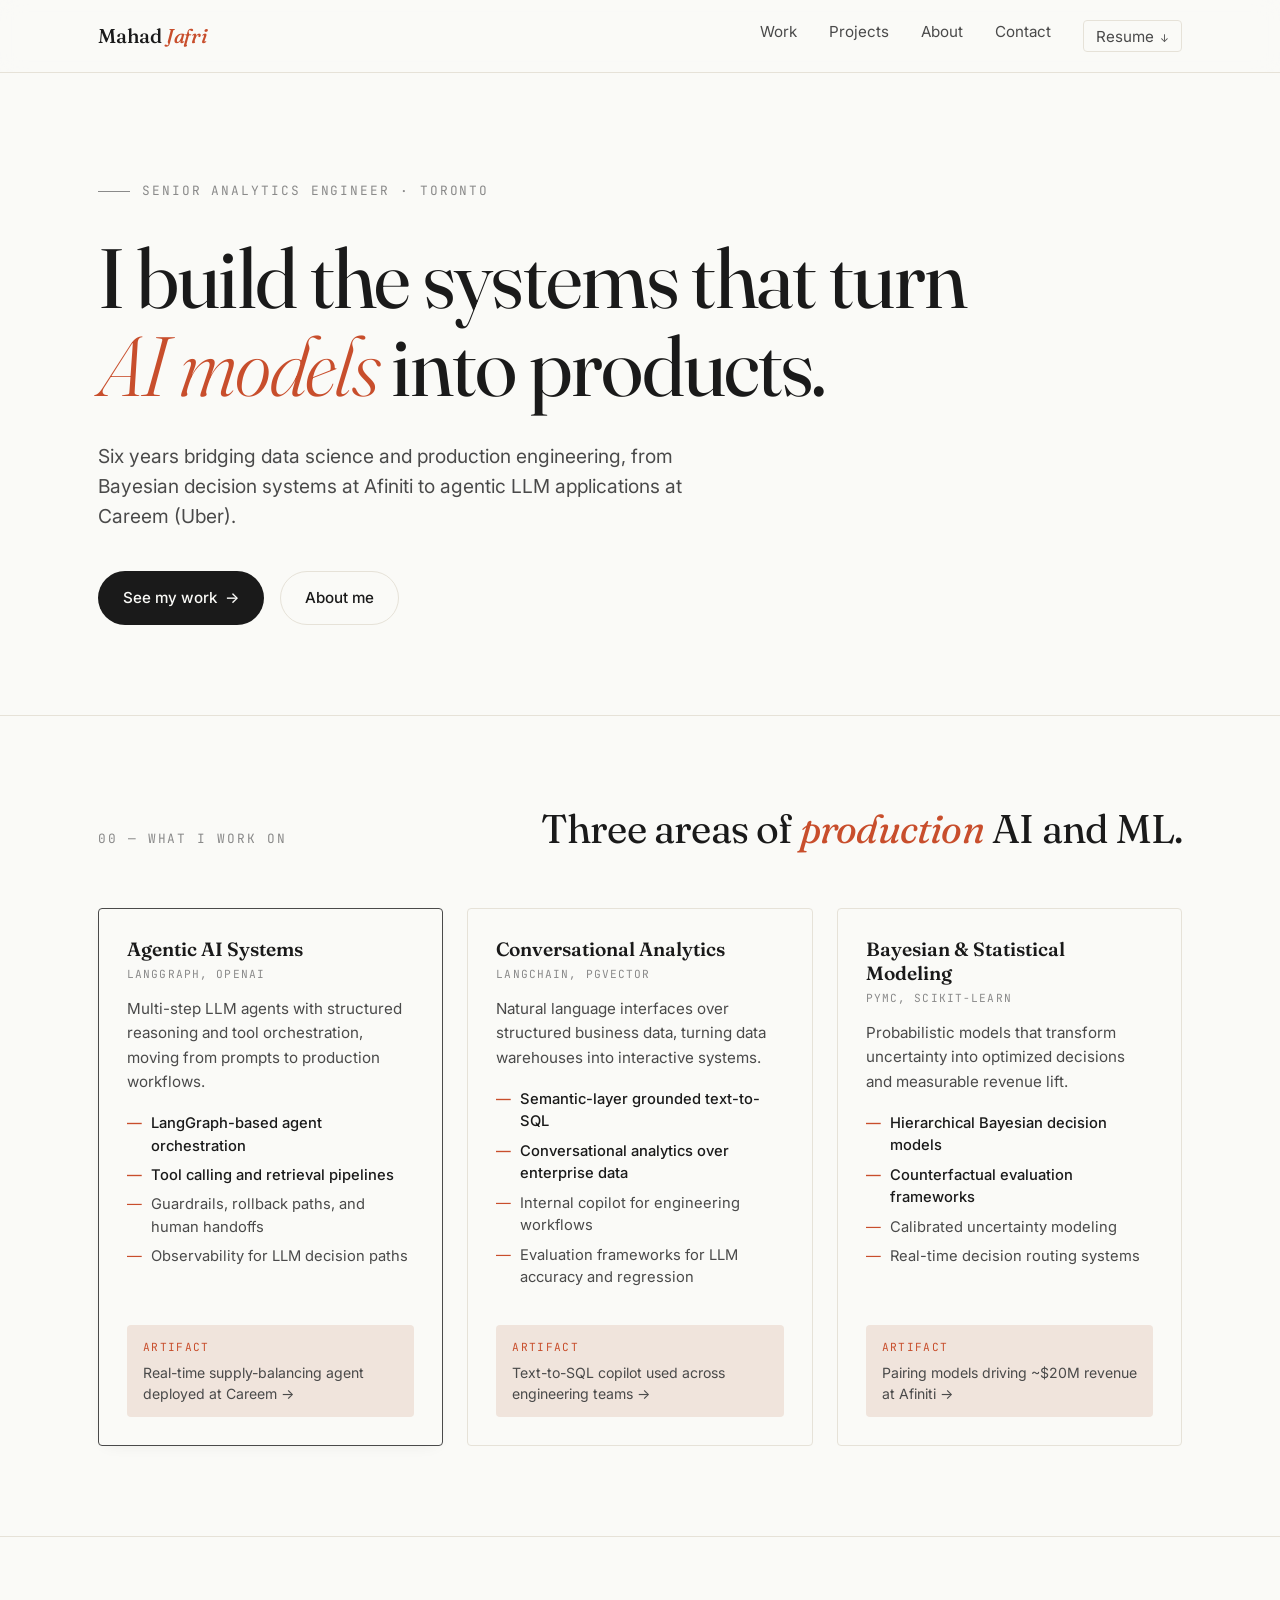
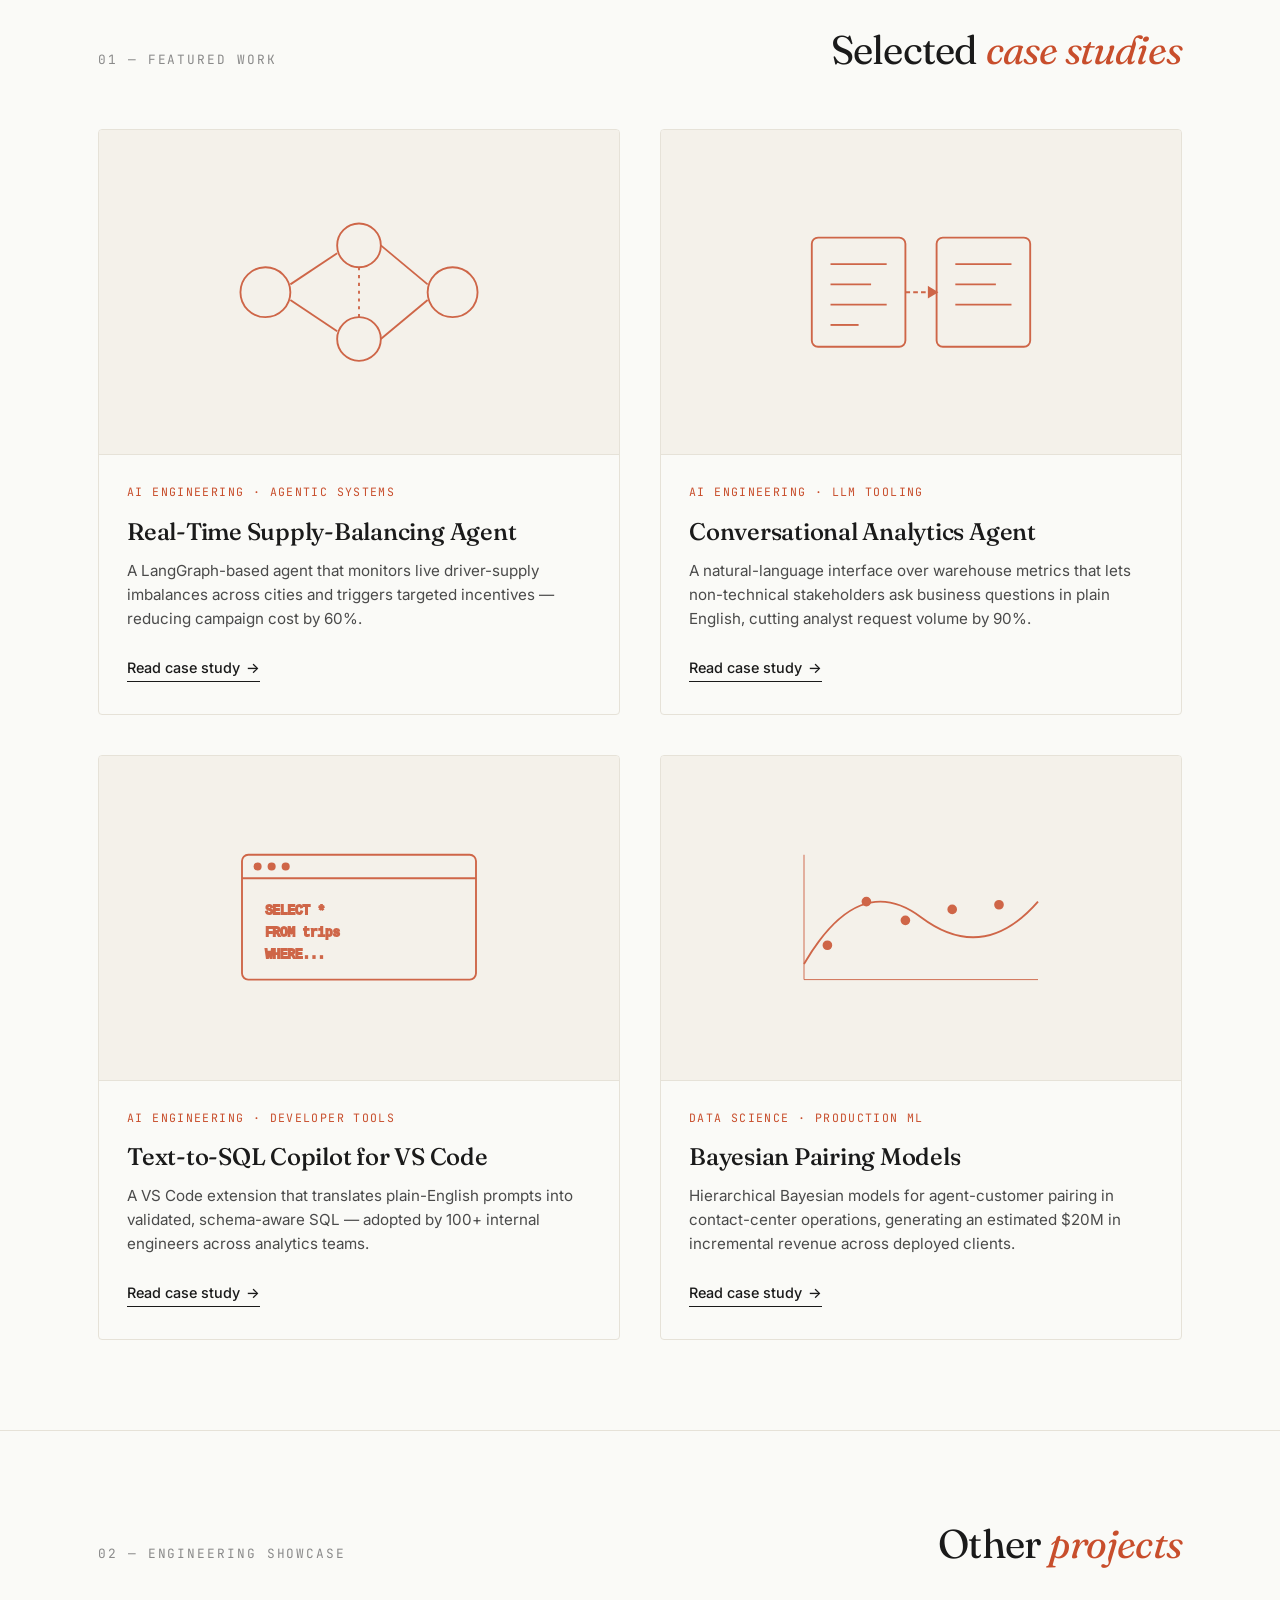
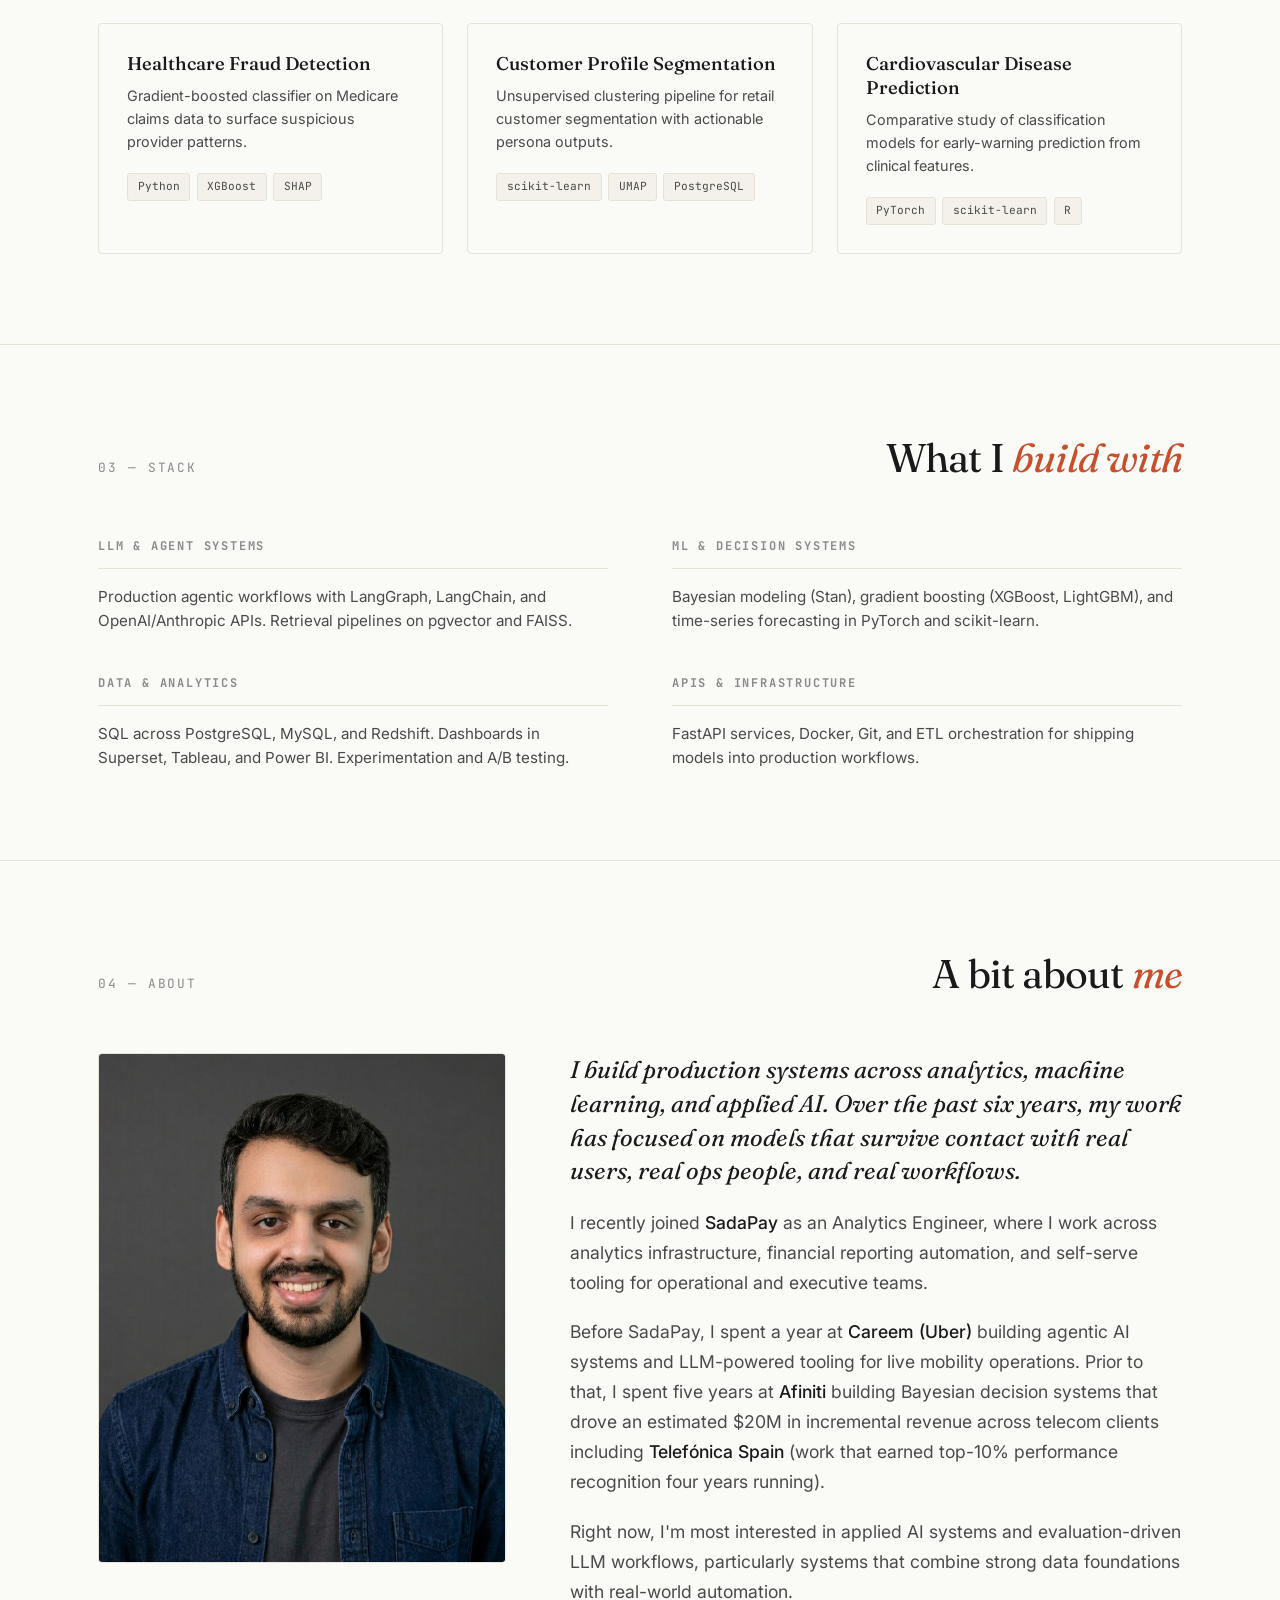
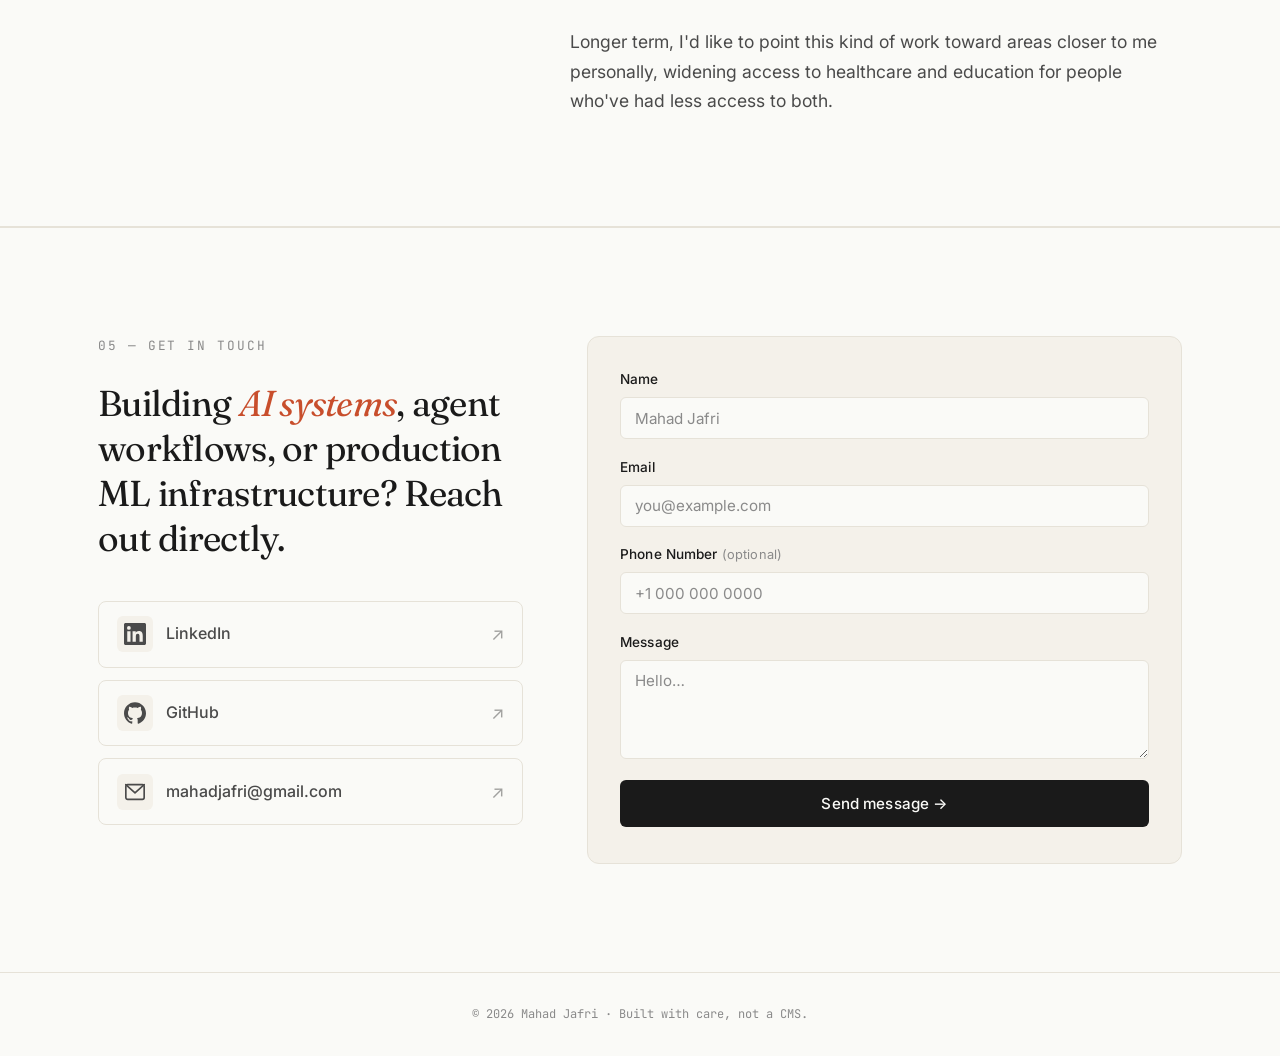
==== commit d404694d: "Updated Stack Section" ====
--- a/index.html
+++ b/index.html
@@ -283,52 +283,25 @@
     <div class="container">
       <div class="section-header">
         <span class="section-label">03 — Stack</span>
-        <h2 class="section-title">What I <em>work with</em></h2>
+        <h2 class="section-title">What I <em>build with</em></h2>
       </div>
 
       <div class="tools-groups">
         <div class="tools-group">
-          <h3>AI / LLM</h3>
-          <ul class="tools-list">
-            <li>LangGraph</li>
-            <li>LangChain</li>
-            <li>OpenAI</li>
-            <li>Anthropic</li>
-            <li>Hugging Face</li>
-          </ul>
+          <h3>LLM & Agent Systems</h3>
+          <p class="tools-description">Production agentic workflows with LangGraph, LangChain, and OpenAI/Anthropic APIs. Retrieval pipelines on pgvector and FAISS.</p>
         </div>
         <div class="tools-group">
-          <h3>Machine Learning</h3>
-          <ul class="tools-list">
-            <li>PyTorch</li>
-            <li>scikit-learn</li>
-            <li>XGBoost</li>
-          </ul>
+          <h3>ML & Decision Systems</h3>
+          <p class="tools-description">Bayesian modeling (Stan), gradient boosting (XGBoost, LightGBM), and time-series forecasting in PyTorch and scikit-learn.</p>
         </div>
         <div class="tools-group">
-          <h3>Languages</h3>
-          <ul class="tools-list">
-            <li>Python</li>
-            <li>SQL</li>
-            <li>R</li>
-          </ul>
+          <h3>Data & Analytics</h3>
+          <p class="tools-description">SQL across PostgreSQL, MySQL, and Redshift. Dashboards in Superset, Tableau, and Power BI. Experimentation and A/B testing.</p>
         </div>
         <div class="tools-group">
-          <h3>Infrastructure</h3>
-          <ul class="tools-list">
-            <li>PostgreSQL</li>
-            <li>FastAPI</li>
-            <li>Docker</li>
-            <li>Git</li>
-          </ul>
-        </div>
-        <div class="tools-group">
-          <h3>Visualization</h3>
-          <ul class="tools-list">
-            <li>Apache Superset</li>
-            <li>Tableau</li>
-            <li>Power BI</li>
-          </ul>
+          <h3>APIs & Infrastructure</h3>
+          <p class="tools-description">FastAPI services, Docker, Git, and ETL orchestration for shipping models into production workflows.</p>
         </div>
       </div>
     </div>
--- a/styles.css
+++ b/styles.css
@@ -497,6 +497,11 @@
   margin-bottom: 1rem;
   padding-bottom: 0.75rem;
   border-bottom: 1px solid var(--rule);
+}
+.tools-description {
+  font-size: 0.95rem;
+  color: var(--ink-soft);
+  line-height: 1.6;
 }
 .tools-list {
   display: flex;
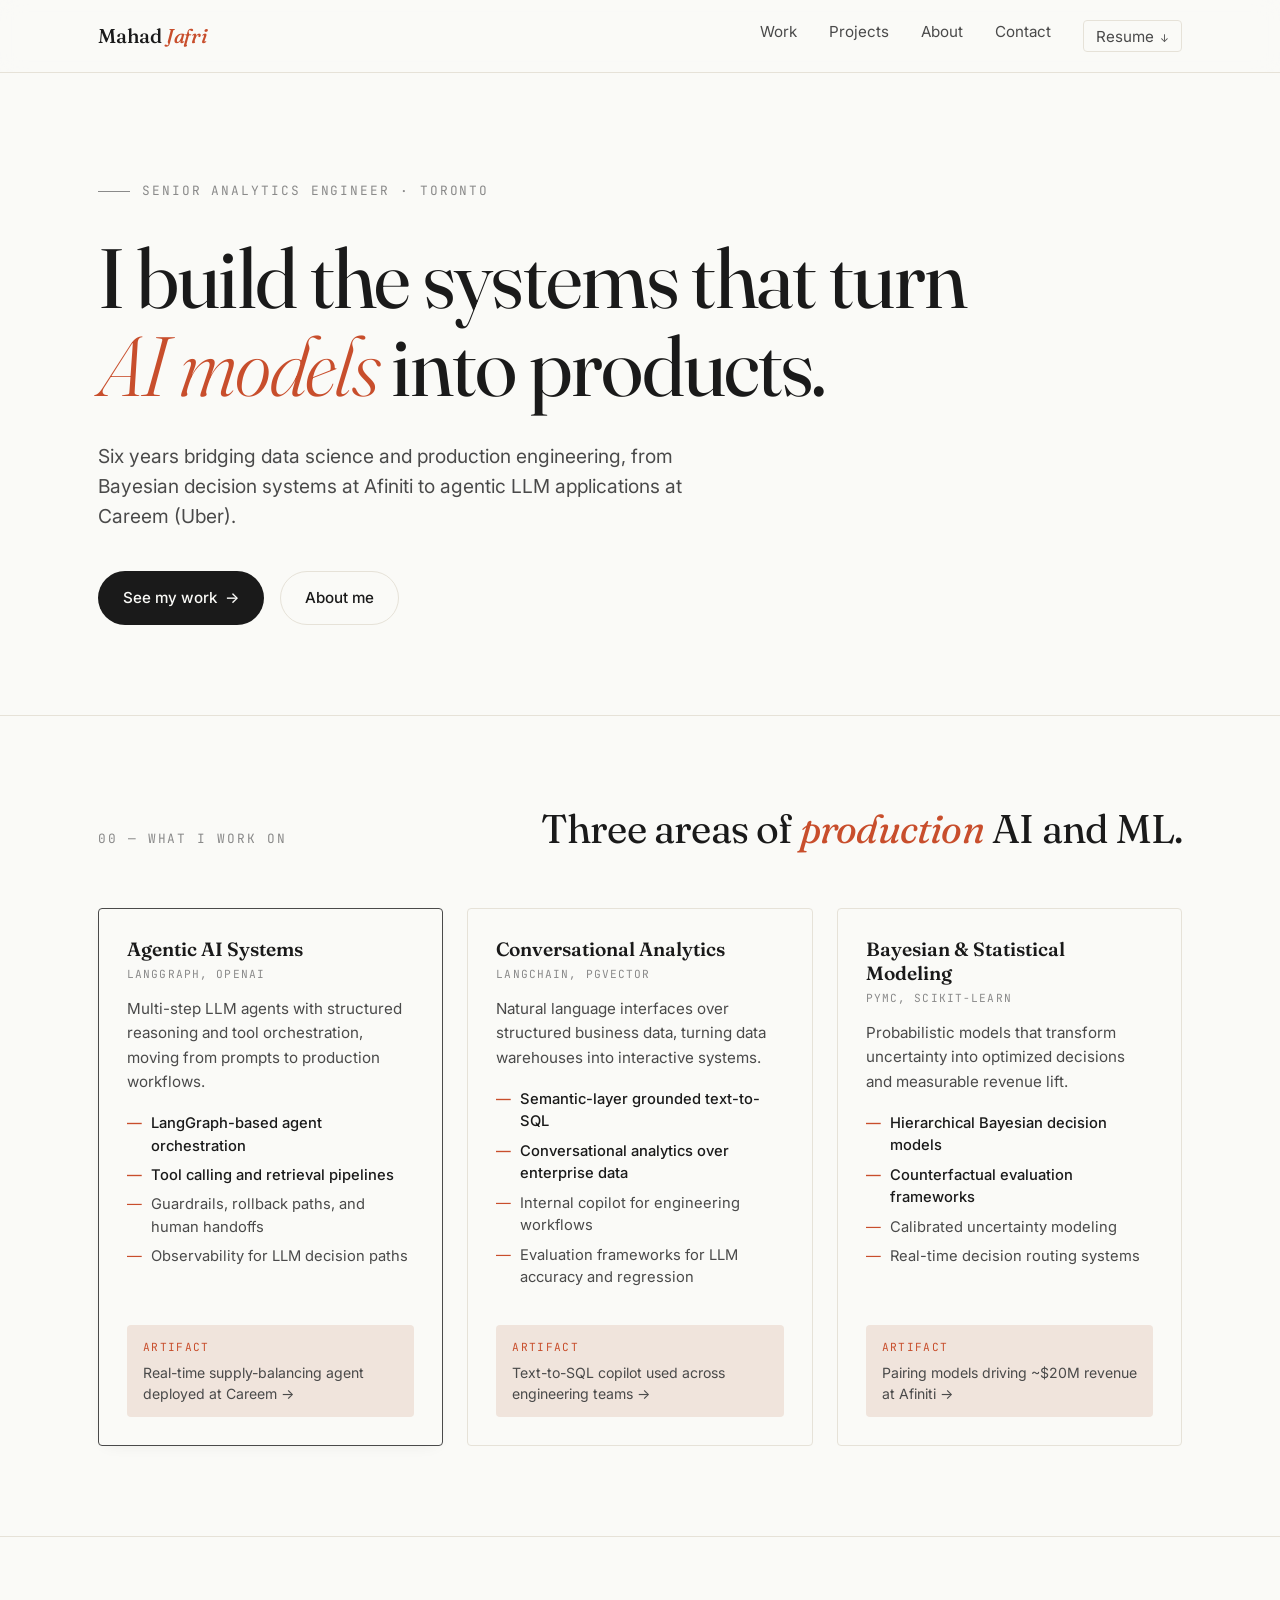
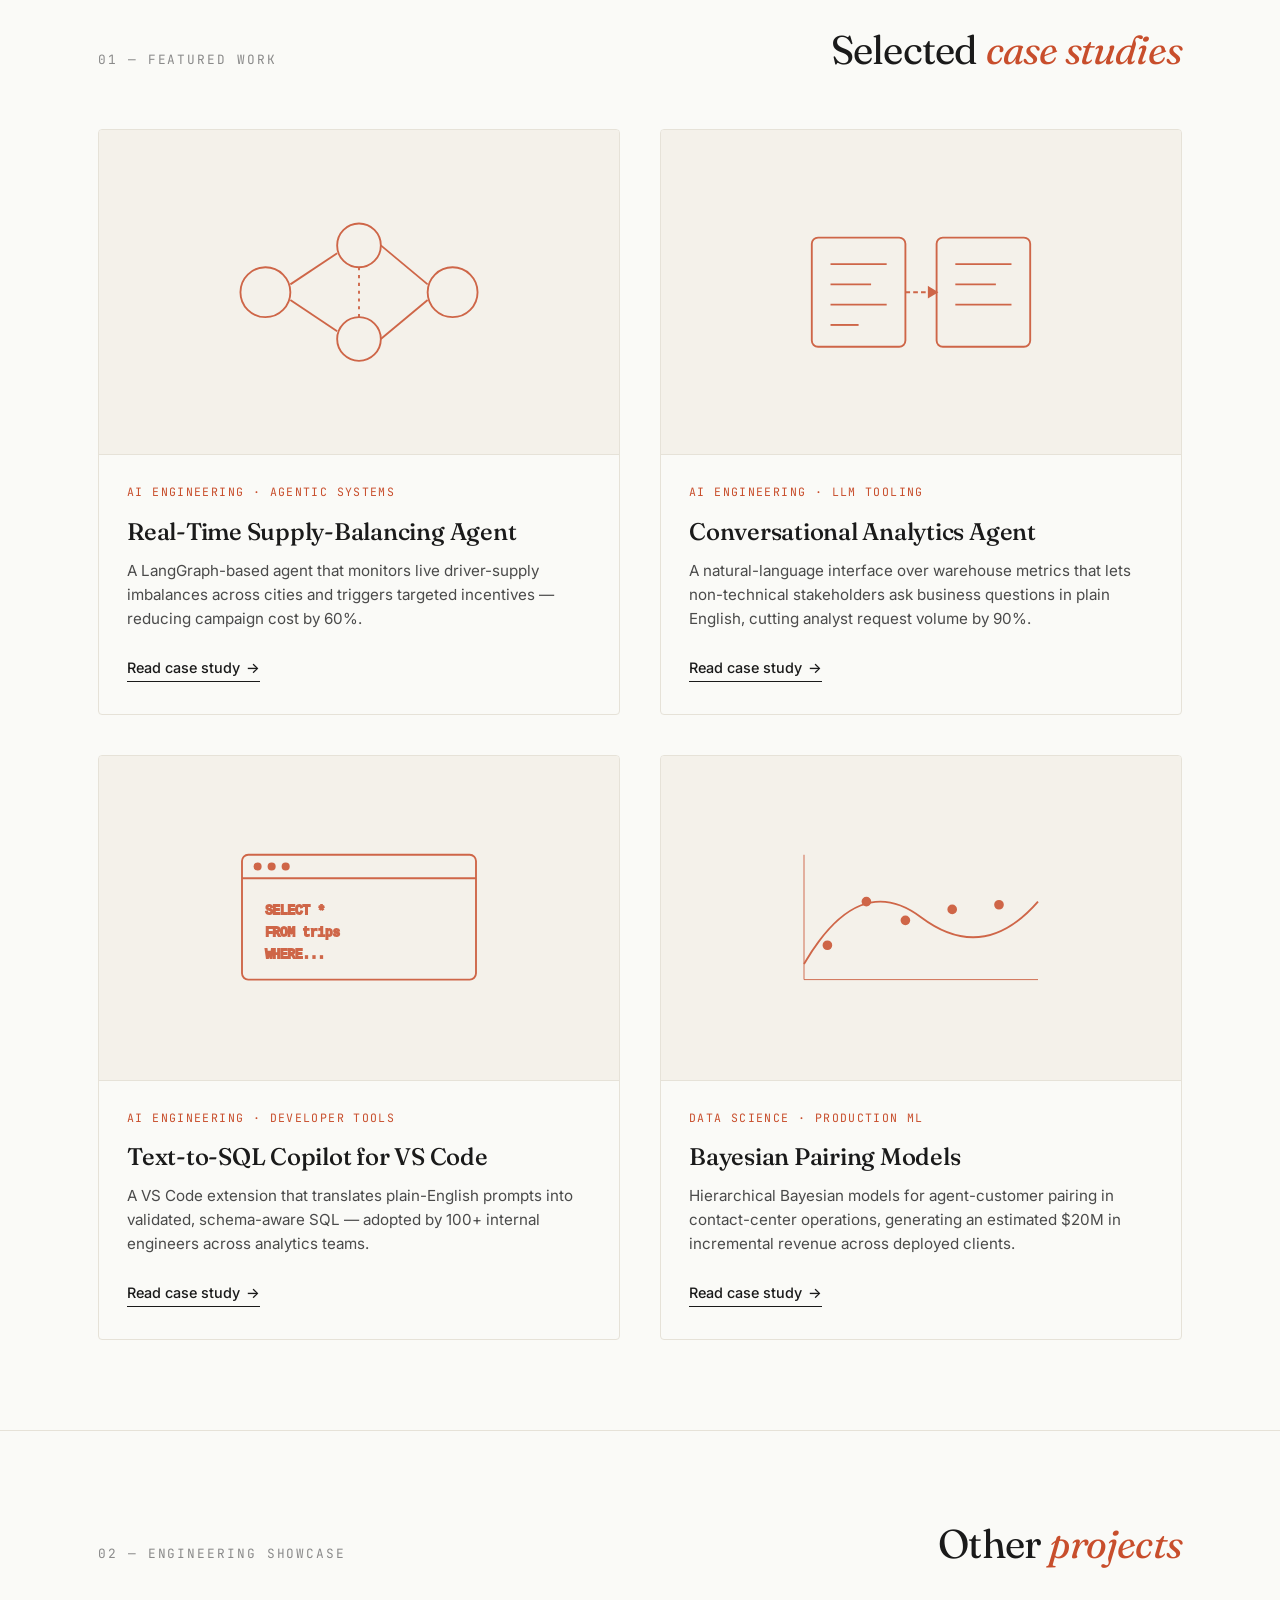
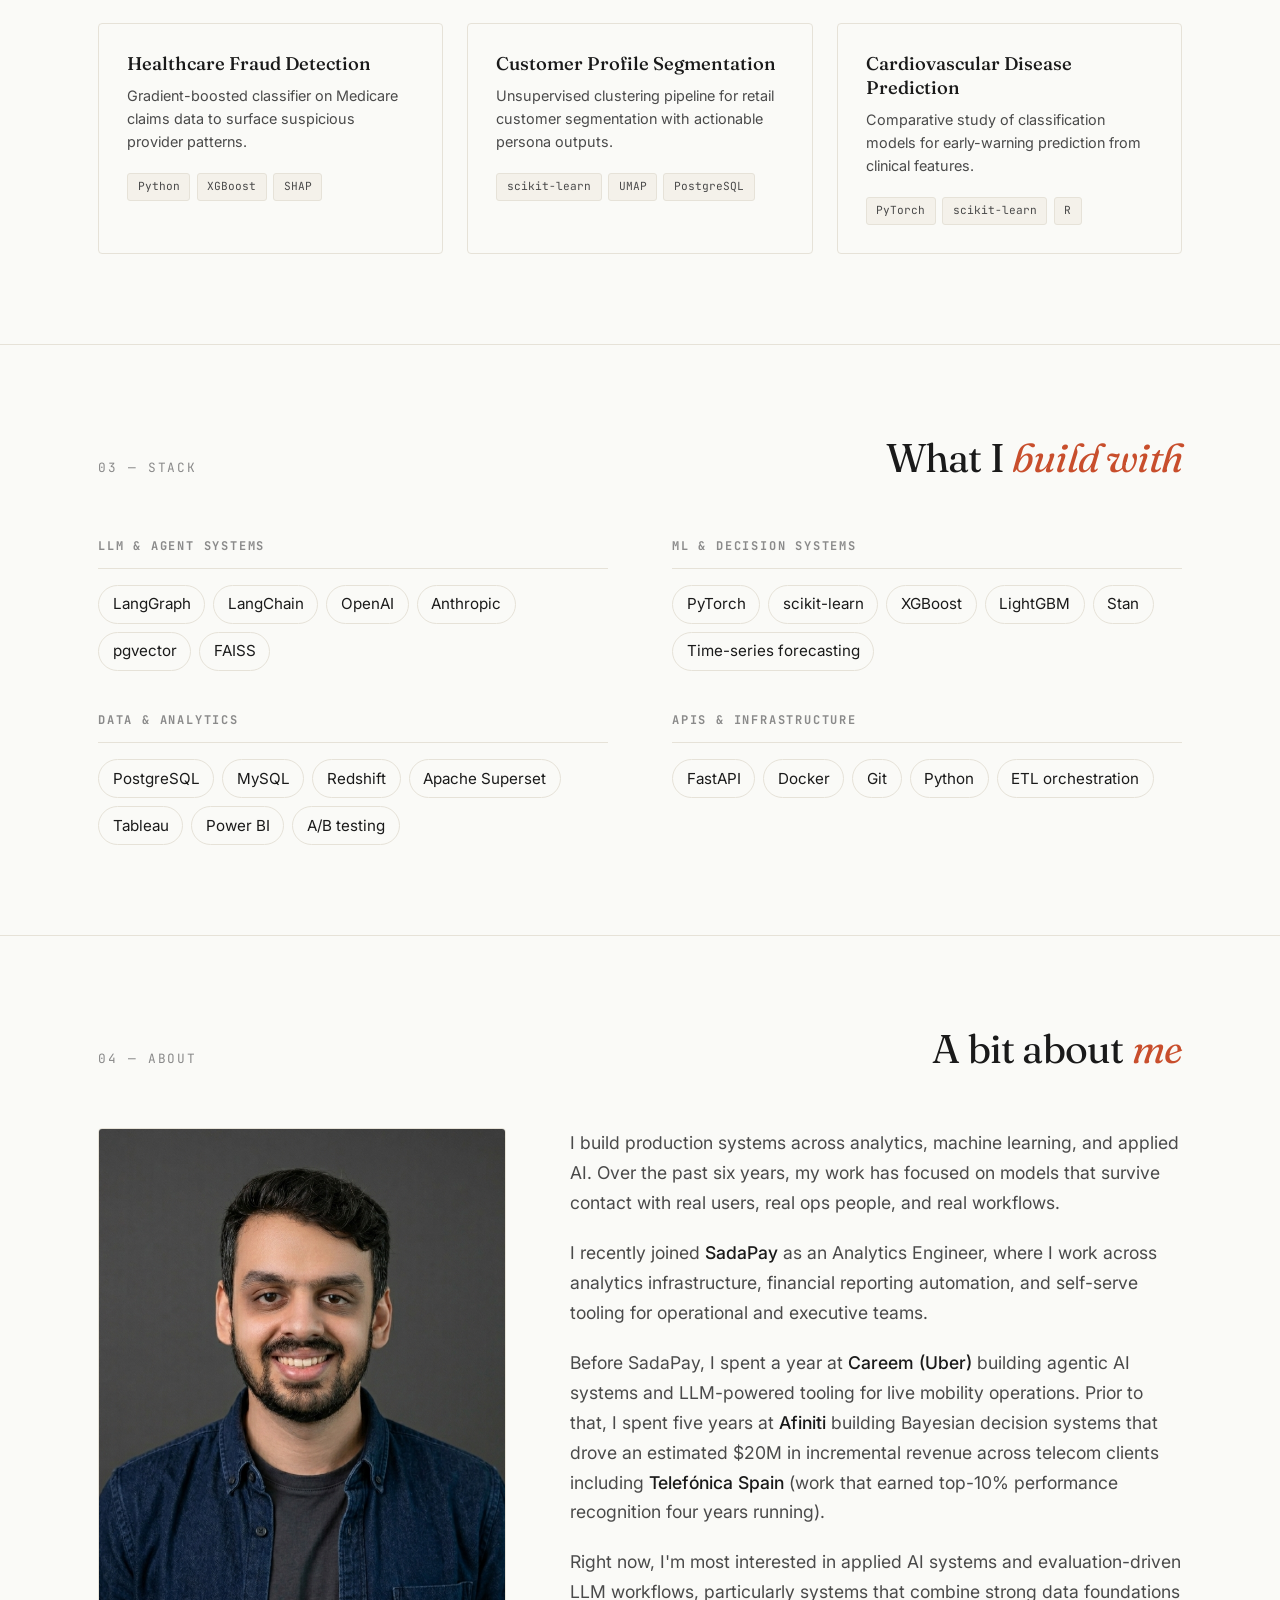
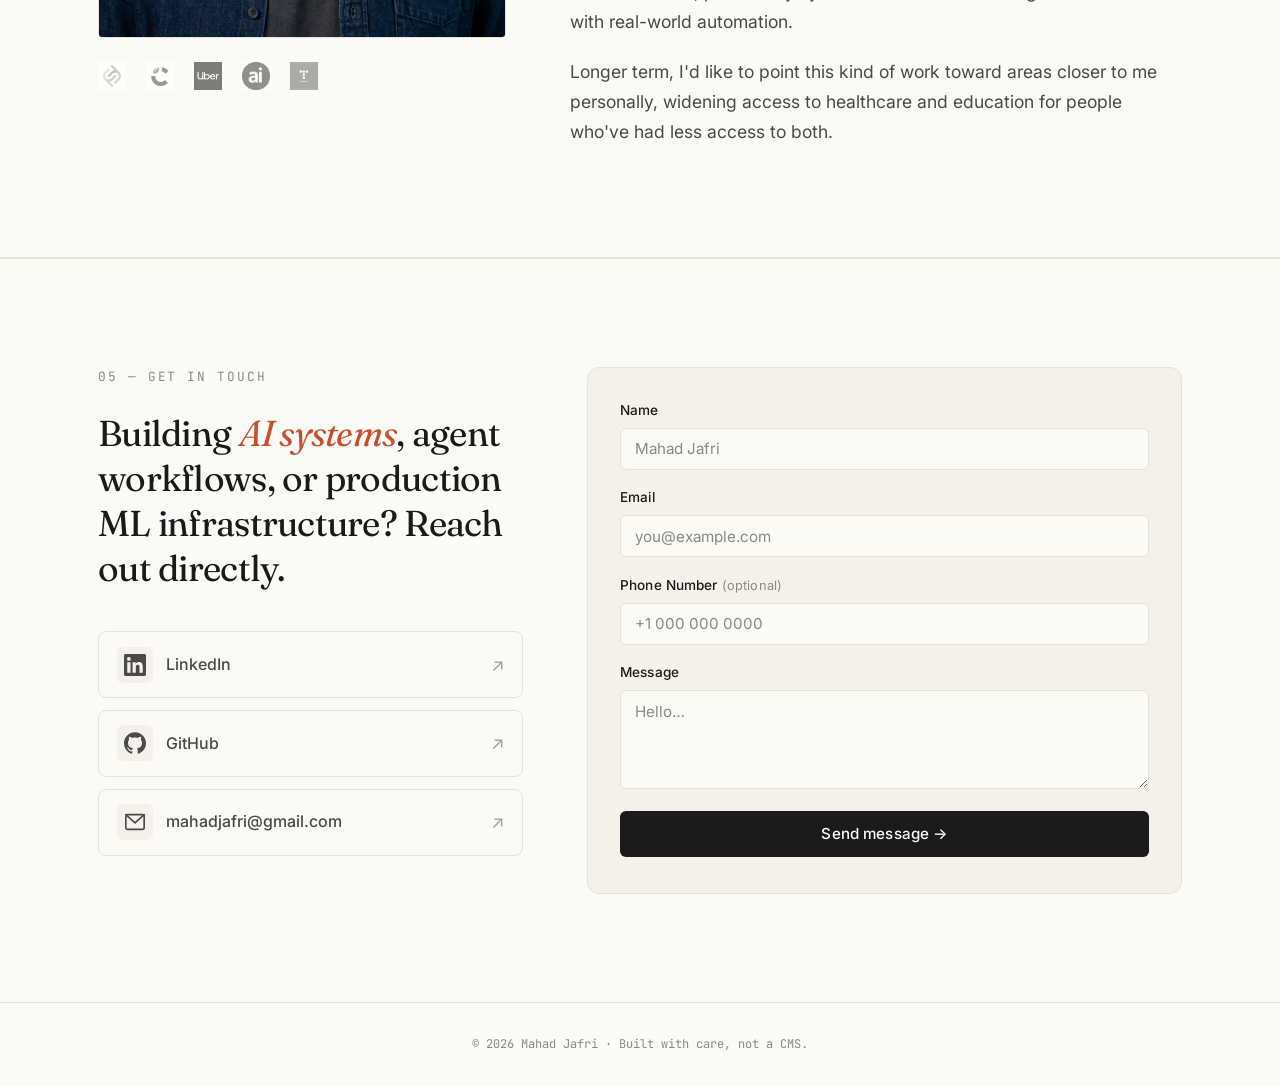
==== commit 756ad10b: "about-me enhancements" ====
--- a/index.html
+++ b/index.html
@@ -289,19 +289,47 @@
       <div class="tools-groups">
         <div class="tools-group">
           <h3>LLM & Agent Systems</h3>
-          <p class="tools-description">Production agentic workflows with LangGraph, LangChain, and OpenAI/Anthropic APIs. Retrieval pipelines on pgvector and FAISS.</p>
+          <ul class="tools-list">
+            <li>LangGraph</li>
+            <li>LangChain</li>
+            <li>OpenAI</li>
+            <li>Anthropic</li>
+            <li>pgvector</li>
+            <li>FAISS</li>
+          </ul>
         </div>
         <div class="tools-group">
           <h3>ML & Decision Systems</h3>
-          <p class="tools-description">Bayesian modeling (Stan), gradient boosting (XGBoost, LightGBM), and time-series forecasting in PyTorch and scikit-learn.</p>
+          <ul class="tools-list">
+            <li>PyTorch</li>
+            <li>scikit-learn</li>
+            <li>XGBoost</li>
+            <li>LightGBM</li>
+            <li>Stan</li>
+            <li>Time-series forecasting</li>
+          </ul>
         </div>
         <div class="tools-group">
           <h3>Data & Analytics</h3>
-          <p class="tools-description">SQL across PostgreSQL, MySQL, and Redshift. Dashboards in Superset, Tableau, and Power BI. Experimentation and A/B testing.</p>
+          <ul class="tools-list">
+            <li>PostgreSQL</li>
+            <li>MySQL</li>
+            <li>Redshift</li>
+            <li>Apache Superset</li>
+            <li>Tableau</li>
+            <li>Power BI</li>
+            <li>A/B testing</li>
+          </ul>
         </div>
         <div class="tools-group">
           <h3>APIs & Infrastructure</h3>
-          <p class="tools-description">FastAPI services, Docker, Git, and ETL orchestration for shipping models into production workflows.</p>
+          <ul class="tools-list">
+            <li>FastAPI</li>
+            <li>Docker</li>
+            <li>Git</li>
+            <li>Python</li>
+            <li>ETL orchestration</li>
+          </ul>
         </div>
       </div>
     </div>
@@ -316,8 +344,17 @@
       </div>
 
       <div class="about-grid">
-        <div class="about-portrait">
-          <img src="assets/resources/headshot.png" alt="Mahad Jafri" />
+        <div class="about-portrait-col">
+          <div class="about-portrait">
+            <img src="assets/resources/headshot.png" alt="Mahad Jafri" />
+          </div>
+          <div class="about-companies">
+            <a href="https://sadapay.pk" target="_blank" rel="noopener"><img src="assets/resources/logo-sadapay.jpeg" alt="SadaPay" /></a>
+            <a href="https://www.careem.com" target="_blank" rel="noopener"><img src="assets/resources/logo-careem.jpeg" alt="Careem" /></a>
+            <a href="https://www.uber.com" target="_blank" rel="noopener"><img src="assets/resources/logo-uber.jpeg" alt="Uber" /></a>
+            <a href="https://www.afiniti.com" target="_blank" rel="noopener"><img src="assets/resources/logo-afiniti.jpeg" alt="Afiniti" /></a>
+            <a href="https://www.telefonica.com" target="_blank" rel="noopener"><img src="assets/resources/logo-tfn.jpeg" alt="Telefónica" /></a>
+          </div>
         </div>
         <div class="about-text">
           <p>
--- a/styles.css
+++ b/styles.css
@@ -535,6 +535,11 @@
 @media (max-width: 760px) {
   .about-grid { grid-template-columns: 1fr; gap: 2rem; }
 }
+.about-portrait-col {
+  display: flex;
+  flex-direction: column;
+  gap: 1.25rem;
+}
 .about-portrait {
   aspect-ratio: 4 / 5;
   background: var(--paper-warm);
@@ -554,18 +559,28 @@
   object-fit: cover;
   display: block;
 }
+.about-companies {
+  display: flex;
+  flex-wrap: wrap;
+  align-items: center;
+  gap: 1rem 1.25rem;
+  padding-top: 0.25rem;
+}
+.about-companies img {
+  height: 28px;
+  width: auto;
+  object-fit: contain;
+  filter: grayscale(100%) opacity(0.5);
+  transition: filter 0.2s ease;
+}
+.about-companies img:hover {
+  filter: grayscale(0%) opacity(1);
+}
 .about-text p {
   font-size: 1.1rem;
   line-height: 1.7;
   color: var(--ink-soft);
   margin-bottom: 1.25rem;
-}
-.about-text p:first-child {
-  font-family: var(--font-display);
-  font-size: 1.5rem;
-  font-style: italic;
-  color: var(--ink);
-  line-height: 1.4;
 }
 .about-text p strong { color: var(--ink); font-weight: 500; }
 
